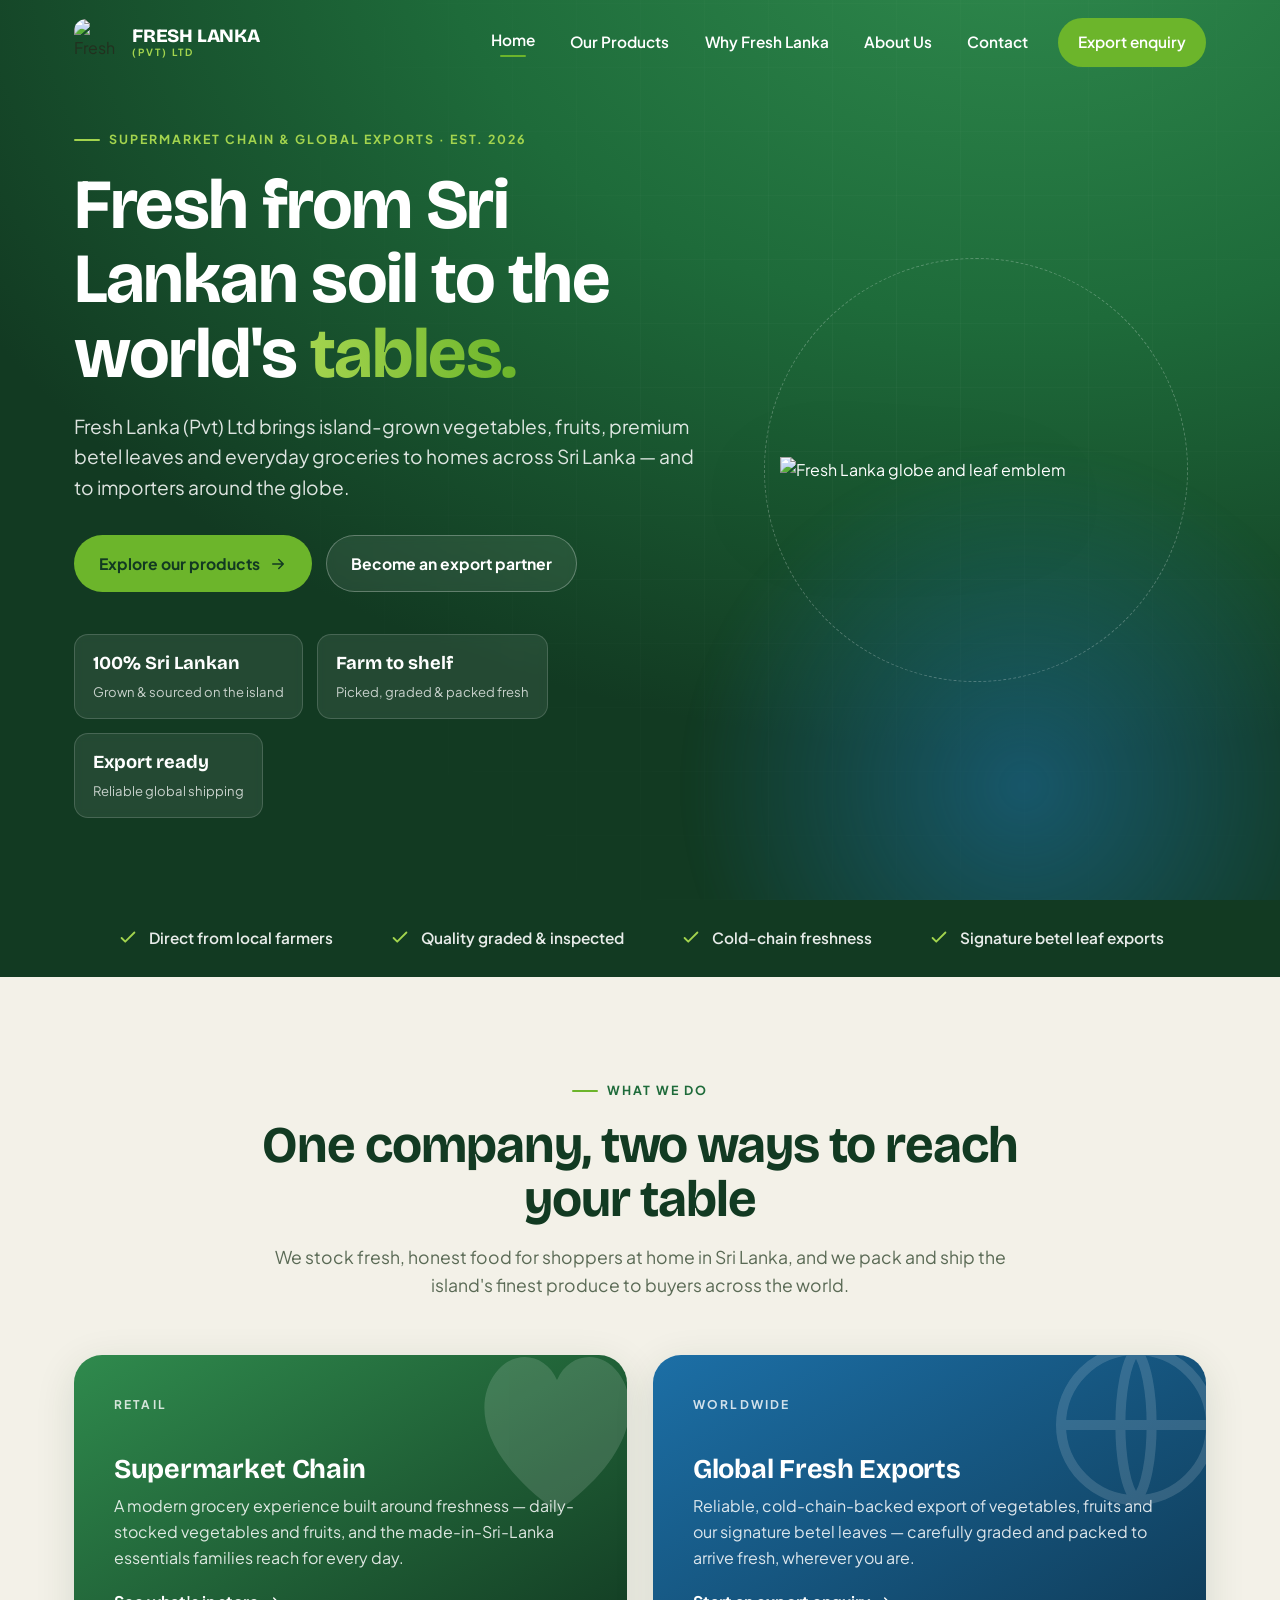
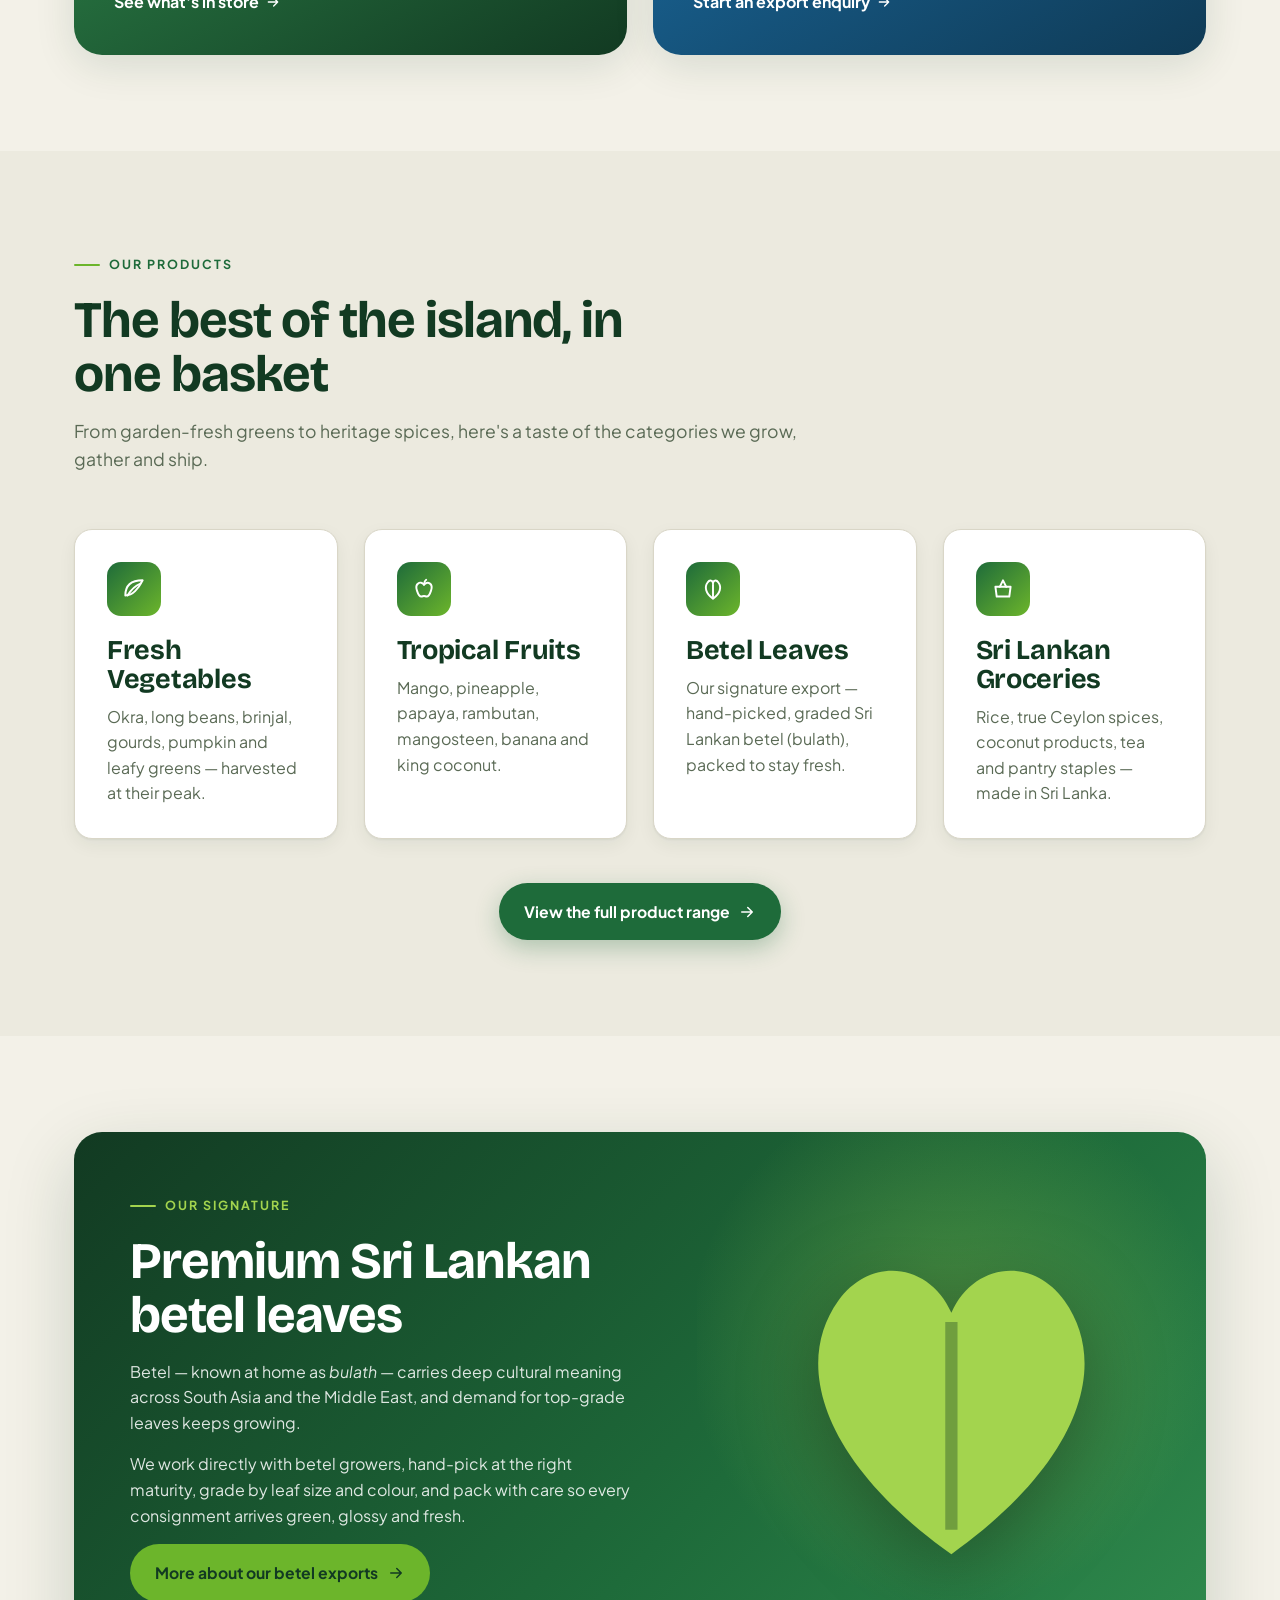
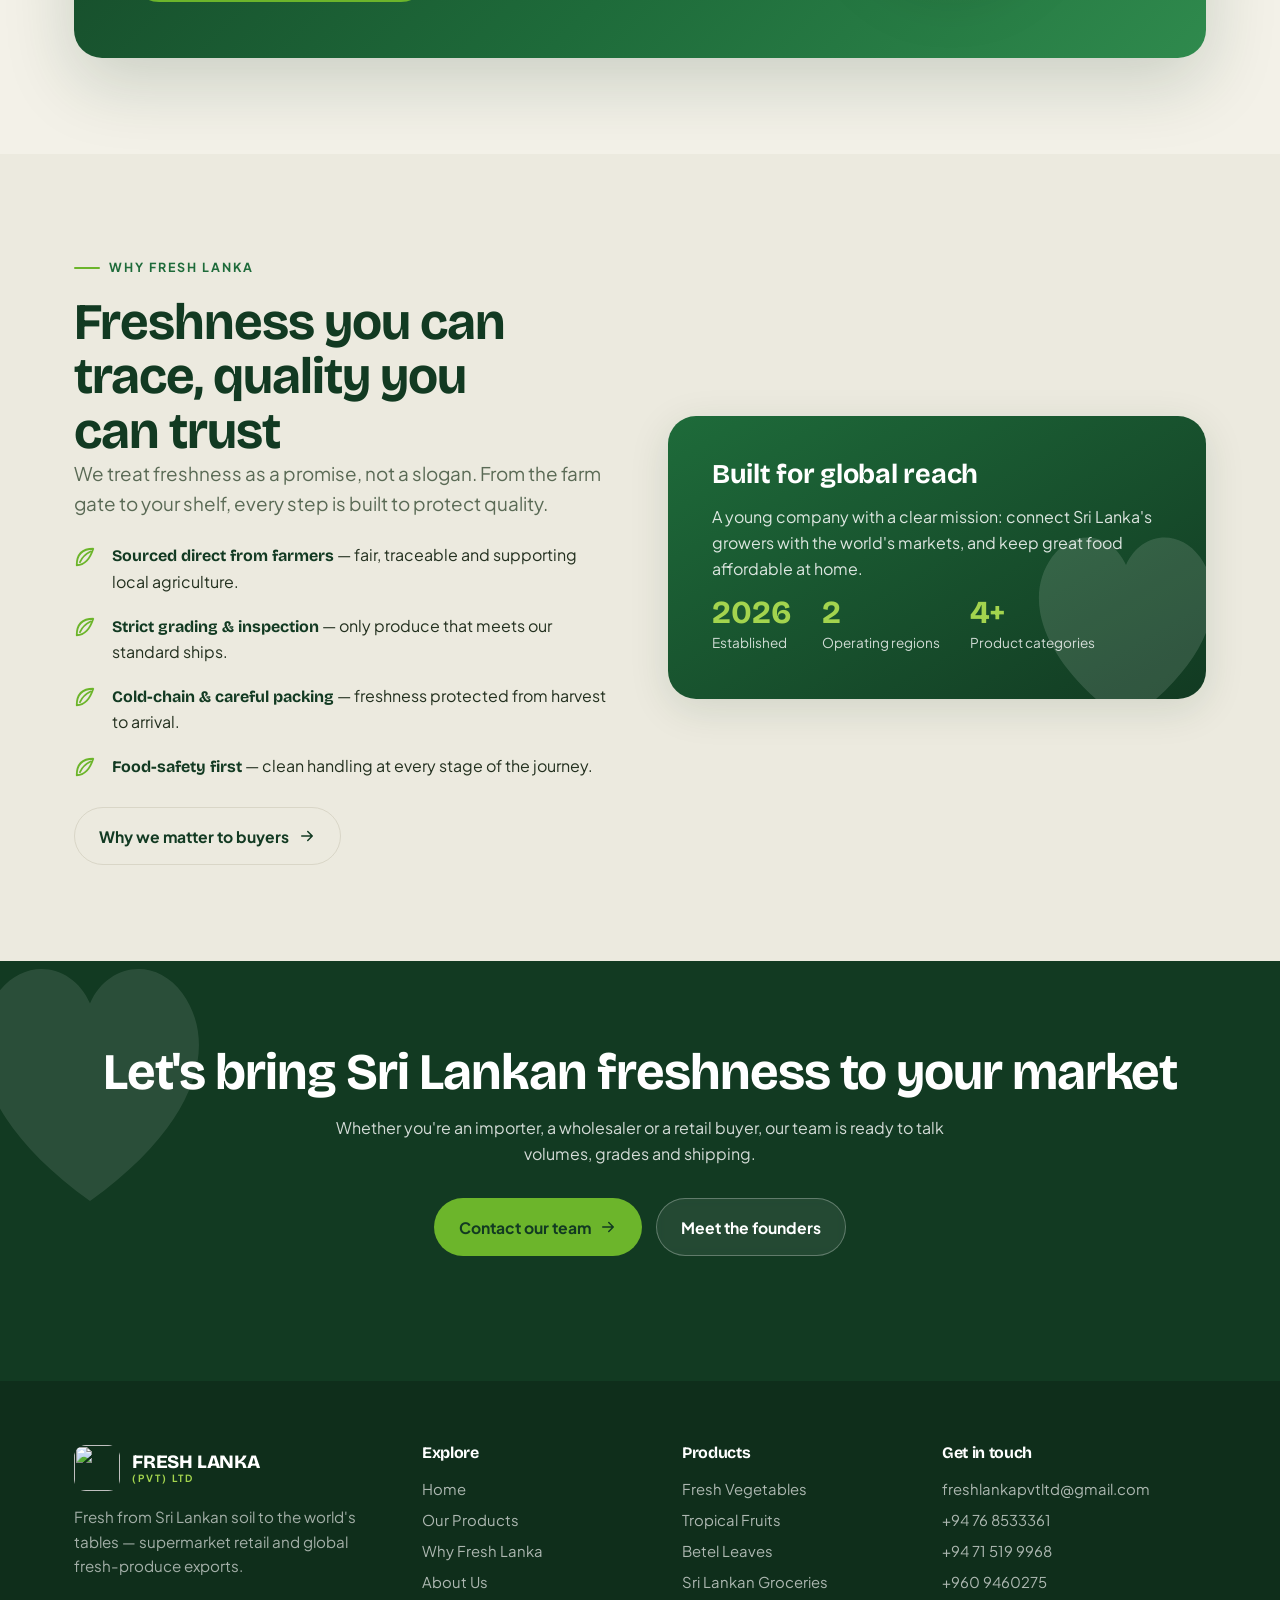
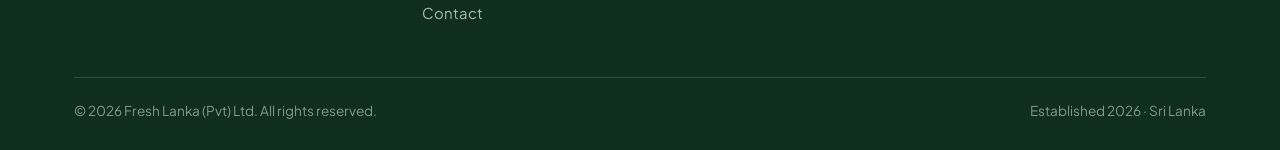
==== index.html @ 04e74e66 "Add files via upload" ====
<!DOCTYPE html>
<html lang="en">
<head>
<script>document.documentElement.className+=' js'</script>
<meta charset="UTF-8">
<meta name="viewport" content="width=device-width, initial-scale=1.0">
<title>Fresh Lanka (Pvt) Ltd — Fresh from Sri Lanka to the World</title>
<meta name="description" content="Fresh Lanka (Pvt) Ltd is a Sri Lankan supermarket chain and global exporter of fresh vegetables, fruits, premium betel leaves and locally made groceries.">
<link rel="icon" href="assets/emblem.png">
<link rel="preconnect" href="https://fonts.googleapis.com">
<link rel="preconnect" href="https://fonts.gstatic.com" crossorigin>
<link href="https://fonts.googleapis.com/css2?family=Bricolage+Grotesque:opsz,wght@12..96,600;12..96,700;12..96,800&family=Plus+Jakarta+Sans:wght@400;500;600;700&display=swap" rel="stylesheet">
<link rel="stylesheet" href="styles.css">
</head>
<body>

<header class="site-header over-dark">
  <div class="container">
    <a class="brand" href="index.html">
      <img src="assets/emblem.png" alt="Fresh Lanka emblem">
      <div class="brand-text"><b>FRESH LANKA</b><span>(Pvt) Ltd</span></div>
    </a>
    <button class="nav-toggle"><span></span><span></span><span></span></button>
    <nav class="nav">
      <a href="index.html" class="active">Home</a>
      <a href="products.html">Our Products</a>
      <a href="quality.html">Why Fresh Lanka</a>
      <a href="about.html">About Us</a>
      <a href="contact.html">Contact</a>
      <a href="contact.html" class="btn btn--leaf">Export enquiry</a>
    </nav>
  </div>
</header>

<!-- HERO -->
<section class="hero">
  <div class="hero-grid"></div>
  <div class="container">
    <div class="hero-grid-cols">
      <div>
        <span class="eyebrow">Supermarket Chain &amp; Global Exports · Est. 2026</span>
        <h1>Fresh from Sri Lankan&nbsp;soil to the world's&nbsp;<em>tables.</em></h1>
        <p class="sub">Fresh Lanka (Pvt) Ltd brings island-grown vegetables, fruits, premium betel leaves and everyday groceries to homes across Sri Lanka — and to importers around the globe.</p>
        <div class="hero-cta">
          <a href="products.html" class="btn btn--leaf">Explore our products
            <svg viewBox="0 0 24 24" fill="none" stroke="currentColor" stroke-width="2" stroke-linecap="round" stroke-linejoin="round"><path d="M5 12h14M13 6l6 6-6 6"/></svg></a>
          <a href="contact.html" class="btn btn--on-dark">Become an export partner</a>
        </div>
        <div class="hero-stats">
          <div class="stat"><b>100% Sri Lankan</b><span>Grown &amp; sourced on the island</span></div>
          <div class="stat"><b>Farm to shelf</b><span>Picked, graded &amp; packed fresh</span></div>
          <div class="stat"><b>Export ready</b><span>Reliable global shipping</span></div>
        </div>
      </div>
      <div class="hero-emblem">
        <div class="ring"></div>
        <img src="assets/emblem.png" alt="Fresh Lanka globe and leaf emblem">
      </div>
    </div>
  </div>
</section>

<!-- TRUST -->
<div class="trust">
  <div class="container">
    <div class="item"><svg viewBox="0 0 24 24" fill="none" stroke="currentColor" stroke-width="2" stroke-linecap="round" stroke-linejoin="round"><path d="m5 12 4 4 10-10"/></svg> Direct from local farmers</div>
    <div class="item"><svg viewBox="0 0 24 24" fill="none" stroke="currentColor" stroke-width="2" stroke-linecap="round" stroke-linejoin="round"><path d="m5 12 4 4 10-10"/></svg> Quality graded &amp; inspected</div>
    <div class="item"><svg viewBox="0 0 24 24" fill="none" stroke="currentColor" stroke-width="2" stroke-linecap="round" stroke-linejoin="round"><path d="m5 12 4 4 10-10"/></svg> Cold-chain freshness</div>
    <div class="item"><svg viewBox="0 0 24 24" fill="none" stroke="currentColor" stroke-width="2" stroke-linecap="round" stroke-linejoin="round"><path d="m5 12 4 4 10-10"/></svg> Signature betel leaf exports</div>
  </div>
</div>

<!-- WHAT WE DO -->
<section class="section">
  <div class="container">
    <div class="section-head center reveal">
      <span class="eyebrow eyebrow--center">What we do</span>
      <h2>One company, two ways to reach your&nbsp;table</h2>
      <p>We stock fresh, honest food for shoppers at home in Sri Lanka, and we pack and ship the island's finest produce to buyers across the world.</p>
    </div>
    <div class="grid grid-2">
      <div class="pillar pillar--retail reveal">
        <svg class="big-leaf" viewBox="0 0 120 120" fill="currentColor" aria-hidden="true"><path d="M60 112C18 82 8 50 23 29 34 14 53 17 60 33 67 17 86 14 97 29 112 50 102 82 60 112Z"/></svg>
        <span class="tag">Retail</span>
        <h3>Supermarket Chain</h3>
        <p>A modern grocery experience built around freshness — daily-stocked vegetables and fruits, and the made-in-Sri-Lanka essentials families reach for every day.</p>
        <a href="products.html">See what's in store
          <svg viewBox="0 0 24 24" fill="none" stroke="currentColor" stroke-width="2" stroke-linecap="round" stroke-linejoin="round"><path d="M5 12h14M13 6l6 6-6 6"/></svg></a>
      </div>
      <div class="pillar pillar--export reveal" data-d="1">
        <svg class="big-leaf" viewBox="0 0 24 24" fill="none" stroke="currentColor" stroke-width="1.2" aria-hidden="true" style="width:200px"><circle cx="12" cy="12" r="9"/><path d="M3 12h18M12 3c2.5 2.7 2.5 15.3 0 18M12 3c-2.5 2.7-2.5 15.3 0 18"/></svg>
        <span class="tag">Worldwide</span>
        <h3>Global Fresh Exports</h3>
        <p>Reliable, cold-chain-backed export of vegetables, fruits and our signature betel leaves — carefully graded and packed to arrive fresh, wherever you are.</p>
        <a href="contact.html">Start an export enquiry
          <svg viewBox="0 0 24 24" fill="none" stroke="currentColor" stroke-width="2" stroke-linecap="round" stroke-linejoin="round"><path d="M5 12h14M13 6l6 6-6 6"/></svg></a>
      </div>
    </div>
  </div>
</section>

<!-- PRODUCT PREVIEW -->
<section class="section" style="background:var(--paper-2)">
  <div class="container">
    <div class="section-head reveal">
      <span class="eyebrow">Our products</span>
      <h2>The best of the island, in one&nbsp;basket</h2>
      <p>From garden-fresh greens to heritage spices, here's a taste of the categories we grow, gather and ship.</p>
    </div>
    <div class="grid grid-4">
      <div class="card reveal">
        <div class="ic"><svg viewBox="0 0 24 24" fill="none" stroke="currentColor" stroke-width="1.8" stroke-linecap="round" stroke-linejoin="round"><path d="M20 4C9 4 4 9 4 18c0 0 5 0 9-4 4-4 7-10 7-10z"/><path d="M6 18C9 13 13 9 18 7"/></svg></div>
        <h3>Fresh Vegetables</h3>
        <p>Okra, long beans, brinjal, gourds, pumpkin and leafy greens — harvested at their peak.</p>
      </div>
      <div class="card reveal" data-d="1">
        <div class="ic"><svg viewBox="0 0 24 24" fill="none" stroke="currentColor" stroke-width="1.8" stroke-linecap="round" stroke-linejoin="round"><path d="M12 8c-1.5-2-4-2.5-5.5-1C5 8 4.5 10.5 5.5 13.5 6.3 16 8 19 9.5 19c1 0 1.5-.6 2.5-.6s1.5.6 2.5.6c1.5 0 3.2-3 4-5.5 1-3 .5-5.5-1-6.5C16 6 14 6 12 8z"/><path d="M12 8c0-2 .5-3.5 2-4.5"/></svg></div>
        <h3>Tropical Fruits</h3>
        <p>Mango, pineapple, papaya, rambutan, mangosteen, banana and king coconut.</p>
      </div>
      <div class="card reveal" data-d="2">
        <div class="ic"><svg viewBox="0 0 24 24" fill="none" stroke="currentColor" stroke-width="1.8" stroke-linecap="round" stroke-linejoin="round"><path d="M12 21C5 16 4 10 7 6c2-3 5-2 5 1 0-3 3-4 5-1 3 4 2 10-5 15z"/><path d="M12 8v11"/></svg></div>
        <h3>Betel Leaves</h3>
        <p>Our signature export — hand-picked, graded Sri Lankan betel (bulath), packed to stay fresh.</p>
      </div>
      <div class="card reveal" data-d="3">
        <div class="ic"><svg viewBox="0 0 24 24" fill="none" stroke="currentColor" stroke-width="1.8" stroke-linecap="round" stroke-linejoin="round"><path d="M5 10h14l-1.2 9H6.2z"/><path d="M9 10 12 4l3 6"/></svg></div>
        <h3>Sri Lankan Groceries</h3>
        <p>Rice, true Ceylon spices, coconut products, tea and pantry staples — made in Sri Lanka.</p>
      </div>
    </div>
    <div class="center reveal" style="margin-top:44px">
      <a href="products.html" class="btn btn--primary">View the full product range
        <svg viewBox="0 0 24 24" fill="none" stroke="currentColor" stroke-width="2" stroke-linecap="round" stroke-linejoin="round"><path d="M5 12h14M13 6l6 6-6 6"/></svg></a>
    </div>
  </div>
</section>

<!-- BETEL SPOTLIGHT -->
<section class="section">
  <div class="container">
    <div class="spotlight reveal">
      <div class="spotlight-body">
        <span class="eyebrow">Our signature</span>
        <h2>Premium Sri Lankan betel leaves</h2>
        <p>Betel — known at home as <em>bulath</em> — carries deep cultural meaning across South Asia and the Middle East, and demand for top-grade leaves keeps growing.</p>
        <p>We work directly with betel growers, hand-pick at the right maturity, grade by leaf size and colour, and pack with care so every consignment arrives green, glossy and fresh.</p>
        <a href="products.html" class="btn btn--leaf">More about our betel exports
          <svg viewBox="0 0 24 24" fill="none" stroke="currentColor" stroke-width="2" stroke-linecap="round" stroke-linejoin="round"><path d="M5 12h14M13 6l6 6-6 6"/></svg></a>
      </div>
      <div class="spotlight-art">
        <svg viewBox="0 0 120 120" fill="currentColor" aria-hidden="true"><path d="M60 112C18 82 8 50 23 29 34 14 53 17 60 33 67 17 86 14 97 29 112 50 102 82 60 112Z"/><path d="M58 36h4v68h-4z" fill="rgba(18,58,34,.35)"/></svg>
      </div>
    </div>
  </div>
</section>

<!-- WHY TEASER -->
<section class="section" style="background:var(--paper-2)">
  <div class="container">
    <div class="split">
      <div class="reveal">
        <span class="eyebrow">Why Fresh Lanka</span>
        <h2>Freshness you can trace, quality you can&nbsp;trust</h2>
        <p class="lead" style="margin-bottom:24px">We treat freshness as a promise, not a slogan. From the farm gate to your shelf, every step is built to protect quality.</p>
        <ul class="leaf-list">
          <li><strong>Sourced direct from farmers</strong> — fair, traceable and supporting local agriculture.</li>
          <li><strong>Strict grading &amp; inspection</strong> — only produce that meets our standard ships.</li>
          <li><strong>Cold-chain &amp; careful packing</strong> — freshness protected from harvest to arrival.</li>
          <li><strong>Food-safety first</strong> — clean handling at every stage of the journey.</li>
        </ul>
        <a href="quality.html" class="btn btn--ghost" style="margin-top:28px">Why we matter to buyers
          <svg viewBox="0 0 24 24" fill="none" stroke="currentColor" stroke-width="2" stroke-linecap="round" stroke-linejoin="round"><path d="M5 12h14M13 6l6 6-6 6"/></svg></a>
      </div>
      <div class="panel reveal" data-d="1">
        <svg class="big-leaf" viewBox="0 0 120 120" fill="currentColor" aria-hidden="true"><path d="M60 112C18 82 8 50 23 29 34 14 53 17 60 33 67 17 86 14 97 29 112 50 102 82 60 112Z"/></svg>
        <h3>Built for global reach</h3>
        <p style="color:rgba(255,255,255,.85)">A young company with a clear mission: connect Sri Lanka's growers with the world's markets, and keep great food affordable at home.</p>
        <div class="stat-row">
          <div><b>2026</b><span>Established</span></div>
          <div><b>2</b><span>Operating regions</span></div>
          <div><b>4+</b><span>Product categories</span></div>
        </div>
      </div>
    </div>
  </div>
</section>

<!-- CTA -->
<section class="cta-band">
  <svg class="big-leaf" viewBox="0 0 120 120" fill="currentColor" aria-hidden="true"><path d="M60 112C18 82 8 50 23 29 34 14 53 17 60 33 67 17 86 14 97 29 112 50 102 82 60 112Z"/></svg>
  <div class="container reveal">
    <h2>Let's bring Sri Lankan freshness to your&nbsp;market</h2>
    <p>Whether you're an importer, a wholesaler or a retail buyer, our team is ready to talk volumes, grades and shipping.</p>
    <div class="hero-cta">
      <a href="contact.html" class="btn btn--leaf">Contact our team
        <svg viewBox="0 0 24 24" fill="none" stroke="currentColor" stroke-width="2" stroke-linecap="round" stroke-linejoin="round"><path d="M5 12h14M13 6l6 6-6 6"/></svg></a>
      <a href="about.html" class="btn btn--on-dark">Meet the founders</a>
    </div>
  </div>
</section>

<!-- FOOTER -->
<footer class="site-footer">
  <div class="container">
    <div class="footer-grid">
      <div>
        <div class="brand">
          <img src="assets/emblem.png" alt="" width="46" height="46" style="border-radius:12px">
          <div class="brand-text"><b>FRESH LANKA</b><span>(Pvt) Ltd</span></div>
        </div>
        <p>Fresh from Sri Lankan soil to the world's tables — supermarket retail and global fresh-produce exports.</p>
      </div>
      <div class="footer-col">
        <h4>Explore</h4>
        <a href="index.html">Home</a>
        <a href="products.html">Our Products</a>
        <a href="quality.html">Why Fresh Lanka</a>
        <a href="about.html">About Us</a>
        <a href="contact.html">Contact</a>
      </div>
      <div class="footer-col">
        <h4>Products</h4>
        <a href="products.html">Fresh Vegetables</a>
        <a href="products.html">Tropical Fruits</a>
        <a href="products.html">Betel Leaves</a>
        <a href="products.html">Sri Lankan Groceries</a>
      </div>
      <div class="footer-col">
        <h4>Get in touch</h4>
        <a href="mailto:freshlankapvtltd@gmail.com">freshlankapvtltd@gmail.com</a>
        <a href="tel:+94768533361">+94 76 8533361</a>
        <a href="tel:+94715199968">+94 71 519 9968</a>
        <a href="tel:+9609460275">+960 9460275</a>
      </div>
    </div>
    <div class="footer-bottom">
      <span>© <span id="year">2026</span> Fresh Lanka (Pvt) Ltd. All rights reserved.</span>
      <span>Established 2026 · Sri Lanka</span>
    </div>
  </div>
</footer>

<script src="script.js"></script>
</body>
</html>
---- styles.css ----
/* ============================================================
   Fresh Lanka (Pvt) Ltd — shared stylesheet
   Brand palette derived from the company logo:
   forest green · betel-leaf lime · globe-ocean blue · cream paper
   Display face: Bricolage Grotesque  |  Body: Plus Jakarta Sans
   ============================================================ */

:root{
  --forest:#123a22;       /* deepest green — headings, footer            */
  --green:#1e6b3a;        /* primary brand green                         */
  --green-soft:#2f8a4d;   /* lighter green for gradients                 */
  --leaf:#6cb52b;         /* bright betel-leaf lime — accent             */
  --leaf-2:#a3d44e;       /* pale lime                                   */
  --ocean:#1c6fa6;        /* globe blue — secondary accent               */
  --ocean-deep:#155680;
  --paper:#f3f1e8;        /* cream page background                       */
  --paper-2:#eceadf;      /* slightly deeper cream                       */
  --card:#ffffff;
  --ink:#23301f;          /* body text                                   */
  --muted:#5a6a55;        /* secondary text                              */
  --line:#d9d6c7;         /* hairlines on cream                          */
  --line-dark:rgba(255,255,255,.14);

  --maxw:1180px;
  --radius:18px;
  --radius-lg:28px;
  --shadow-sm:0 1px 2px rgba(18,58,34,.06), 0 6px 18px rgba(18,58,34,.06);
  --shadow-md:0 10px 40px rgba(18,58,34,.12);
  --shadow-lg:0 24px 70px rgba(18,58,34,.18);
  --ease:cubic-bezier(.22,.61,.36,1);

  --ff-display:"Bricolage Grotesque", system-ui, sans-serif;
  --ff-body:"Plus Jakarta Sans", system-ui, sans-serif;
}

*,*::before,*::after{box-sizing:border-box}
html{scroll-behavior:smooth}
body{
  margin:0;
  font-family:var(--ff-body);
  color:var(--ink);
  background:var(--paper);
  line-height:1.6;
  -webkit-font-smoothing:antialiased;
  text-rendering:optimizeLegibility;
  overflow-x:hidden;
}
img{max-width:100%;display:block}
a{color:inherit;text-decoration:none}
button{font-family:inherit}

/* ---------- layout helpers ---------- */
.container{width:100%;max-width:var(--maxw);margin:0 auto;padding:0 24px}
.section{padding:96px 0}
.section--tight{padding:64px 0}
.center{text-align:center}
.lead{font-size:1.18rem;color:var(--muted);max-width:60ch}
.center .lead{margin-left:auto;margin-right:auto}

/* ---------- type ---------- */
h1,h2,h3,h4{font-family:var(--ff-display);color:var(--forest);line-height:1.06;
  font-weight:700;letter-spacing:-.02em;margin:0}
h1{font-size:clamp(2.4rem,6vw,4.4rem)}
h2{font-size:clamp(2rem,4.2vw,3.2rem)}
h3{font-size:clamp(1.3rem,2.4vw,1.7rem);letter-spacing:-.01em}
p{margin:0 0 1rem}

.eyebrow{
  display:inline-flex;align-items:center;gap:.55rem;
  font-family:var(--ff-body);font-weight:700;font-size:.78rem;
  letter-spacing:.16em;text-transform:uppercase;color:var(--green);
  margin-bottom:1.1rem;
}
.eyebrow::before{
  content:"";width:26px;height:2px;background:var(--leaf);display:inline-block;border-radius:2px;
}
.eyebrow--center{justify-content:center}

.section-head{max-width:64ch;margin:0 0 56px}
.section-head.center{margin-left:auto;margin-right:auto}
.section-head p{font-size:1.1rem;color:var(--muted);margin-top:1rem}

/* leaf bullet motif (signature) */
.leaf-list{list-style:none;padding:0;margin:0;display:grid;gap:18px}
.leaf-list li{position:relative;padding-left:38px;color:var(--ink)}
.leaf-list li::before{
  content:"";position:absolute;left:0;top:.2em;width:22px;height:22px;
  background:var(--leaf);
  -webkit-mask:var(--leaf-mask) center/contain no-repeat;
          mask:var(--leaf-mask) center/contain no-repeat;
}
.leaf-list li strong{color:var(--forest);font-family:var(--ff-display);font-weight:700}

:root{
  --leaf-mask:url("data:image/svg+xml;utf8,<svg xmlns='http://www.w3.org/2000/svg' viewBox='0 0 24 24'><path d='M21 3C9 3 3 9 3 21c0 0 6 0 11-5 4-4 7-13 7-13zM6.5 17.5C9 12 14 8 18 6' fill='none' stroke='black' stroke-width='2' stroke-linecap='round' stroke-linejoin='round'/></svg>");
}

/* ---------- buttons ---------- */
.btn{
  display:inline-flex;align-items:center;gap:.55rem;
  font-weight:700;font-size:.98rem;padding:.95rem 1.5rem;border-radius:999px;
  border:1.5px solid transparent;cursor:pointer;transition:transform .25s var(--ease),
  box-shadow .25s var(--ease),background .25s var(--ease),color .25s var(--ease);
}
.btn svg{width:18px;height:18px}
.btn--primary{background:var(--green);color:#fff;box-shadow:0 8px 24px rgba(30,107,58,.3)}
.btn--primary:hover{background:var(--forest);transform:translateY(-2px);box-shadow:0 14px 30px rgba(18,58,34,.32)}
.btn--leaf{background:var(--leaf);color:var(--forest)}
.btn--leaf:hover{background:var(--leaf-2);transform:translateY(-2px)}
.btn--ghost{background:transparent;color:var(--forest);border-color:var(--line)}
.btn--ghost:hover{border-color:var(--green);color:var(--green);transform:translateY(-2px)}
.btn--on-dark{background:rgba(255,255,255,.08);color:#fff;border-color:rgba(255,255,255,.28);backdrop-filter:blur(4px)}
.btn--on-dark:hover{background:#fff;color:var(--forest);transform:translateY(-2px)}

/* ---------- header / nav ---------- */
.site-header{
  position:fixed;top:0;left:0;right:0;z-index:60;
  transition:background .3s var(--ease),box-shadow .3s var(--ease),padding .3s var(--ease);
  padding:18px 0;
}
.site-header .container{display:flex;align-items:center;justify-content:space-between;gap:24px}
.brand{display:flex;align-items:center;gap:12px}
.brand img{width:46px;height:46px;border-radius:12px;transition:width .3s var(--ease),height .3s var(--ease)}
.brand-text{display:flex;flex-direction:column;line-height:1}
.brand-text b{font-family:var(--ff-display);font-weight:800;font-size:1.18rem;color:var(--forest);letter-spacing:-.01em}
.brand-text span{font-size:.62rem;letter-spacing:.2em;text-transform:uppercase;color:var(--green);font-weight:700;margin-top:3px}

.nav{display:flex;align-items:center;gap:8px}
.nav a{
  font-weight:600;font-size:.96rem;color:var(--forest);padding:.55rem .85rem;border-radius:999px;
  transition:background .2s var(--ease),color .2s var(--ease);
}
.nav a:hover{background:rgba(30,107,58,.1)}
.nav a.active{color:var(--green)}
.nav a.active::after{content:"";display:block;height:2px;width:60%;background:var(--leaf);border-radius:2px;margin:2px auto 0}
.nav .btn{margin-left:8px;padding:.7rem 1.2rem}

/* header states: transparent over hero, solid after scroll */
.site-header.on-light{background:rgba(243,241,232,.85);backdrop-filter:blur(12px);box-shadow:0 1px 0 var(--line)}
.site-header.scrolled{background:rgba(243,241,232,.92);backdrop-filter:blur(12px);box-shadow:0 4px 24px rgba(18,58,34,.08);padding:10px 0}
.site-header.scrolled .brand img{width:40px;height:40px}
/* when transparent over a dark hero */
.site-header.over-dark:not(.scrolled) .brand-text b,
.site-header.over-dark:not(.scrolled) .nav a{color:#fff}
.site-header.over-dark:not(.scrolled) .brand-text span{color:var(--leaf-2)}
.site-header.over-dark:not(.scrolled) .nav a:hover{background:rgba(255,255,255,.14)}
.site-header.over-dark:not(.scrolled) .nav-toggle span{background:#fff}

.nav-toggle{display:none;background:none;border:0;width:44px;height:44px;cursor:pointer;
  flex-direction:column;gap:5px;align-items:center;justify-content:center}
.nav-toggle span{width:24px;height:2px;background:var(--forest);border-radius:2px;transition:.3s var(--ease)}

/* ---------- hero ---------- */
.hero{
  position:relative;min-height:100vh;display:flex;align-items:center;
  color:#fff;overflow:hidden;
  background:radial-gradient(120% 120% at 80% -10%, #2f8a4d 0%, #1e6b3a 38%, #123a22 78%);
}
.hero::after{ /* ocean glow */
  content:"";position:absolute;right:-10%;bottom:-30%;width:60vw;height:60vw;
  background:radial-gradient(circle, rgba(28,111,166,.55), transparent 62%);
  filter:blur(10px);pointer-events:none;
}
.hero-grid{ /* globe meridian lines */
  position:absolute;inset:0;opacity:.5;pointer-events:none;
  background-image:
    repeating-linear-gradient(90deg, rgba(255,255,255,.06) 0 1px, transparent 1px 64px),
    repeating-linear-gradient(0deg, rgba(255,255,255,.05) 0 1px, transparent 1px 64px);
  -webkit-mask:radial-gradient(circle at 70% 40%, #000 0%, transparent 70%);
          mask:radial-gradient(circle at 70% 40%, #000 0%, transparent 70%);
}
.hero .container{position:relative;z-index:2;padding-top:120px;padding-bottom:80px}
.hero-grid-cols{display:grid;grid-template-columns:1.15fr .85fr;gap:48px;align-items:center}
.hero h1{color:#fff;margin-bottom:1.2rem}
.hero h1 em{font-style:normal;color:var(--leaf-2);
  background:linear-gradient(90deg,var(--leaf-2),var(--leaf));-webkit-background-clip:text;background-clip:text;-webkit-text-fill-color:transparent}
.hero p.sub{font-size:1.2rem;color:rgba(255,255,255,.86);max-width:54ch;margin-bottom:2rem}
.hero .eyebrow{color:var(--leaf-2)}
.hero .eyebrow::before{background:var(--leaf-2)}
.hero-cta{display:flex;flex-wrap:wrap;gap:14px;margin-bottom:2.6rem}

.hero-emblem{position:relative;display:flex;justify-content:center;align-items:center}
.hero-emblem img{width:min(420px,85%);filter:drop-shadow(0 30px 60px rgba(0,0,0,.4));
  animation:floaty 7s ease-in-out infinite}
.hero-emblem .ring{
  position:absolute;width:min(460px,92%);aspect-ratio:1;border:1.5px dashed rgba(255,255,255,.25);
  border-radius:50%;animation:spin 60s linear infinite;
}
@keyframes floaty{0%,100%{transform:translateY(0)}50%{transform:translateY(-16px)}}
@keyframes spin{to{transform:rotate(360deg)}}

/* hero stat strip */
.hero-stats{display:flex;flex-wrap:wrap;gap:14px}
.hero-stats .stat{
  background:rgba(255,255,255,.08);border:1px solid rgba(255,255,255,.16);
  border-radius:14px;padding:14px 18px;backdrop-filter:blur(4px);min-width:150px;
}
.hero-stats .stat b{font-family:var(--ff-display);font-size:1.15rem;color:#fff;display:block}
.hero-stats .stat span{font-size:.82rem;color:rgba(255,255,255,.75)}

/* page hero (interior pages) */
.page-hero{
  position:relative;padding:170px 0 80px;color:#fff;overflow:hidden;
  background:radial-gradient(120% 140% at 85% -20%, #2f8a4d 0%, #1e6b3a 40%, #123a22 82%);
}
.page-hero .hero-grid{opacity:.4}
.page-hero .container{position:relative;z-index:2}
.page-hero h1{color:#fff}
.page-hero p{color:rgba(255,255,255,.85);max-width:60ch;font-size:1.18rem;margin-top:1rem}
.page-hero .eyebrow{color:var(--leaf-2)}
.page-hero .eyebrow::before{background:var(--leaf-2)}
.crumbs{font-size:.85rem;color:rgba(255,255,255,.6);margin-bottom:1.2rem;letter-spacing:.02em}
.crumbs a:hover{color:#fff}

/* ---------- trust strip ---------- */
.trust{background:var(--forest);color:#fff;padding:26px 0}
.trust .container{display:flex;flex-wrap:wrap;gap:28px 56px;justify-content:center;align-items:center}
.trust .item{display:flex;align-items:center;gap:10px;font-weight:600;font-size:.96rem;color:rgba(255,255,255,.9)}
.trust .item svg{width:22px;height:22px;color:var(--leaf-2)}

/* ---------- cards / grid ---------- */
.grid{display:grid;gap:26px}
.grid-2{grid-template-columns:repeat(2,1fr)}
.grid-3{grid-template-columns:repeat(3,1fr)}
.grid-4{grid-template-columns:repeat(4,1fr)}

.card{
  background:var(--card);border:1px solid var(--line);border-radius:var(--radius);
  padding:32px;box-shadow:var(--shadow-sm);transition:transform .3s var(--ease),box-shadow .3s var(--ease),border-color .3s var(--ease);
}
.card:hover{transform:translateY(-6px);box-shadow:var(--shadow-md);border-color:transparent}
.card .ic{
  width:54px;height:54px;border-radius:14px;display:flex;align-items:center;justify-content:center;
  background:linear-gradient(135deg,var(--green),var(--leaf));color:#fff;margin-bottom:20px;
}
.card .ic svg{width:26px;height:26px}
.card h3{margin-bottom:.6rem}
.card p{color:var(--muted);margin:0}

/* pillars (what we do) */
.pillar{
  position:relative;overflow:hidden;border-radius:var(--radius-lg);padding:40px;color:#fff;
  min-height:300px;display:flex;flex-direction:column;justify-content:flex-end;
  box-shadow:var(--shadow-md);
}
.pillar--retail{background:linear-gradient(150deg,#2f8a4d,#123a22)}
.pillar--export{background:linear-gradient(150deg,#1c6fa6,#0f3a55)}
.pillar .tag{font-size:.75rem;letter-spacing:.18em;text-transform:uppercase;font-weight:700;
  color:rgba(255,255,255,.8);margin-bottom:auto}
.pillar h3{color:#fff;font-size:1.7rem;margin:24px 0 .6rem}
.pillar p{color:rgba(255,255,255,.85);margin:0 0 1.2rem}
.pillar a{font-weight:700;color:#fff;display:inline-flex;align-items:center;gap:.4rem}
.pillar a svg{width:16px;height:16px;transition:transform .25s var(--ease)}
.pillar a:hover svg{transform:translateX(4px)}
.pillar .big-leaf{position:absolute;right:-30px;top:-30px;width:200px;opacity:.14;color:#fff}

/* ---------- product categories ---------- */
.cat{margin-bottom:64px}
.cat-head{display:flex;align-items:flex-end;justify-content:space-between;gap:20px;
  border-bottom:1px solid var(--line);padding-bottom:18px;margin-bottom:30px;flex-wrap:wrap}
.cat-head .ic{width:44px;height:44px;border-radius:12px;display:flex;align-items:center;justify-content:center;
  background:linear-gradient(135deg,var(--green),var(--leaf));color:#fff;flex:none}
.cat-head .ic svg{width:22px;height:22px}
.cat-title{display:flex;align-items:center;gap:14px}
.cat-title h3{font-size:1.5rem}
.cat-head p{margin:0;color:var(--muted);max-width:46ch;font-size:.96rem}

.chips{display:flex;flex-wrap:wrap;gap:12px}
.chip{
  background:var(--card);border:1px solid var(--line);border-radius:999px;
  padding:.6rem 1.15rem;font-weight:600;font-size:.95rem;color:var(--forest);
  display:inline-flex;align-items:center;gap:.5rem;transition:.25s var(--ease);
}
.chip::before{content:"";width:9px;height:9px;border-radius:50%;background:var(--leaf)}
.chip:hover{border-color:var(--green);background:#fff;transform:translateY(-2px);box-shadow:var(--shadow-sm)}

/* featured betel spotlight */
.spotlight{
  background:linear-gradient(135deg,#123a22,#1e6b3a 60%,#2f8a4d);
  border-radius:var(--radius-lg);overflow:hidden;color:#fff;
  display:grid;grid-template-columns:1.1fr .9fr;align-items:center;box-shadow:var(--shadow-lg);
}
.spotlight-body{padding:56px}
.spotlight .eyebrow{color:var(--leaf-2)}
.spotlight .eyebrow::before{background:var(--leaf-2)}
.spotlight h2{color:#fff;margin-bottom:1rem}
.spotlight p{color:rgba(255,255,255,.86);margin-bottom:1rem}
.spotlight-art{position:relative;align-self:stretch;min-height:340px;display:flex;align-items:center;justify-content:center;
  background:radial-gradient(circle at 50% 40%, rgba(163,212,78,.35), transparent 65%)}
.spotlight-art svg{width:72%;color:var(--leaf-2);filter:drop-shadow(0 20px 40px rgba(0,0,0,.35))}

/* ---------- founders ---------- */
.founder{
  background:var(--card);border:1px solid var(--line);border-radius:var(--radius-lg);
  overflow:hidden;box-shadow:var(--shadow-sm);transition:transform .3s var(--ease),box-shadow .3s var(--ease);
}
.founder:hover{transform:translateY(-6px);box-shadow:var(--shadow-md)}
.founder .photo{aspect-ratio:1;overflow:hidden;background:var(--paper-2)}
.founder .photo img{width:100%;height:100%;object-fit:cover;transition:transform .6s var(--ease)}
.founder:hover .photo img{transform:scale(1.05)}
.founder-body{padding:28px}
.founder-body .role{display:inline-block;font-size:.74rem;letter-spacing:.14em;text-transform:uppercase;
  font-weight:700;color:#fff;background:var(--green);padding:.35rem .75rem;border-radius:999px;margin-bottom:14px}
.founder-body h3{font-size:1.4rem;margin-bottom:.6rem}
.founder-body p{color:var(--muted);margin:0}

/* values list */
.value{background:var(--card);border:1px solid var(--line);border-radius:var(--radius);padding:28px}
.value .n{font-family:var(--ff-display);font-weight:800;color:var(--leaf);font-size:1.6rem;line-height:1}
.value h3{margin:14px 0 .5rem;font-size:1.2rem}
.value p{color:var(--muted);margin:0;font-size:.96rem}

/* split (image-ish + text) */
.split{display:grid;grid-template-columns:1fr 1fr;gap:56px;align-items:center}
.panel{
  border-radius:var(--radius-lg);padding:44px;color:#fff;position:relative;overflow:hidden;
  background:linear-gradient(150deg,#1e6b3a,#123a22);box-shadow:var(--shadow-md);
}
.panel--ocean{background:linear-gradient(150deg,#1c6fa6,#0f3a55)}
.panel .big-leaf{position:absolute;right:-40px;bottom:-40px;width:240px;opacity:.13;color:#fff}
.panel h3{color:#fff;margin-bottom:1rem}
.panel .stat-row{display:flex;gap:30px;flex-wrap:wrap;margin-top:8px}
.panel .stat-row b{font-family:var(--ff-display);font-size:2rem;color:var(--leaf-2);display:block;line-height:1}
.panel .stat-row span{font-size:.85rem;color:rgba(255,255,255,.8)}

/* ---------- cta band ---------- */
.cta-band{background:var(--forest);color:#fff;position:relative;overflow:hidden}
.cta-band .big-leaf{position:absolute;left:-60px;top:-40px;width:300px;opacity:.1;color:#fff}
.cta-band .container{position:relative;z-index:2;text-align:center;padding:84px 24px}
.cta-band h2{color:#fff;margin-bottom:1rem}
.cta-band p{color:rgba(255,255,255,.82);max-width:54ch;margin:0 auto 2rem}
.cta-band .hero-cta{justify-content:center}

/* ---------- contact ---------- */
.contact-grid{display:grid;grid-template-columns:1fr 1fr;gap:48px;align-items:start}
.contact-card{background:var(--card);border:1px solid var(--line);border-radius:var(--radius);
  padding:26px;display:flex;gap:16px;align-items:flex-start;box-shadow:var(--shadow-sm);transition:.3s var(--ease)}
.contact-card:hover{transform:translateY(-4px);box-shadow:var(--shadow-md)}
.contact-card .ic{width:48px;height:48px;border-radius:12px;flex:none;display:flex;align-items:center;justify-content:center;
  background:linear-gradient(135deg,var(--green),var(--leaf));color:#fff}
.contact-card .ic svg{width:22px;height:22px}
.contact-card h3{font-size:1.05rem;margin-bottom:.35rem}
.contact-card a,.contact-card p{display:block;color:var(--muted);margin:.1rem 0;font-size:.96rem}
.contact-card a:hover{color:var(--green)}

.form{background:var(--card);border:1px solid var(--line);border-radius:var(--radius-lg);padding:36px;box-shadow:var(--shadow-sm)}
.field{margin-bottom:18px}
.field label{display:block;font-weight:600;font-size:.9rem;color:var(--forest);margin-bottom:7px}
.field input,.field textarea,.field select{
  width:100%;padding:.85rem 1rem;border:1.5px solid var(--line);border-radius:12px;
  font-family:inherit;font-size:1rem;color:var(--ink);background:var(--paper);transition:.2s var(--ease);
}
.field input:focus,.field textarea:focus,.field select:focus{
  outline:none;border-color:var(--green);background:#fff;box-shadow:0 0 0 4px rgba(108,181,43,.18)}
.field textarea{resize:vertical;min-height:130px}
.form .note{font-size:.85rem;color:var(--muted);margin:6px 0 0}

/* ---------- footer ---------- */
.site-footer{background:#0f2e1b;color:rgba(255,255,255,.78);padding:64px 0 28px}
.footer-grid{display:grid;grid-template-columns:1.4fr 1fr 1fr 1.2fr;gap:40px}
.site-footer .brand-text b{color:#fff}
.site-footer .brand-text span{color:var(--leaf-2)}
.site-footer p{color:rgba(255,255,255,.62);font-size:.95rem;margin-top:14px;max-width:32ch}
.footer-col h4{font-family:var(--ff-display);color:#fff;font-size:1rem;margin-bottom:16px;font-weight:700}
.footer-col a,.footer-col p{display:block;color:rgba(255,255,255,.66);font-size:.93rem;margin:.45rem 0;transition:color .2s}
.footer-col a:hover{color:var(--leaf-2)}
.footer-bottom{border-top:1px solid var(--line-dark);margin-top:44px;padding-top:22px;
  display:flex;justify-content:space-between;flex-wrap:wrap;gap:10px;font-size:.85rem;color:rgba(255,255,255,.5)}

/* ---------- reveal animation (progressive enhancement) ---------- */
.reveal{opacity:1;transform:none}
html.js .reveal{opacity:0;transform:translateY(26px);transition:opacity .7s var(--ease),transform .7s var(--ease)}
html.js .reveal.in{opacity:1;transform:none}
.reveal[data-d="1"]{transition-delay:.08s}
.reveal[data-d="2"]{transition-delay:.16s}
.reveal[data-d="3"]{transition-delay:.24s}
.reveal[data-d="4"]{transition-delay:.32s}

/* ---------- responsive ---------- */
@media (max-width:980px){
  .hero-grid-cols{grid-template-columns:1fr;gap:36px}
  .hero-emblem{order:-1}
  .hero-emblem img{width:260px}
  .spotlight{grid-template-columns:1fr}
  .spotlight-art{min-height:240px;order:-1}
  .split{grid-template-columns:1fr;gap:32px}
  .contact-grid{grid-template-columns:1fr;gap:32px}
  .grid-4{grid-template-columns:repeat(2,1fr)}
  .footer-grid{grid-template-columns:1fr 1fr}
}
@media (max-width:760px){
  .section{padding:64px 0}
  .nav{
    position:fixed;inset:0 0 0 auto;width:min(320px,84vw);height:100vh;background:var(--paper);
    flex-direction:column;align-items:stretch;gap:6px;padding:96px 24px 24px;
    box-shadow:-20px 0 60px rgba(18,58,34,.18);transform:translateX(100%);
    transition:transform .35s var(--ease);
  }
  .nav.open{transform:none}
  .nav a{color:var(--forest)!important;padding:.85rem 1rem;border-radius:12px;font-size:1.05rem}
  .nav a:hover{background:rgba(30,107,58,.1)}
  .nav .btn{margin:10px 0 0;justify-content:center}
  .nav-toggle{display:flex;z-index:70}
  .site-header.menu-open .nav-toggle span:nth-child(1){transform:translateY(7px) rotate(45deg);background:var(--forest)}
  .site-header.menu-open .nav-toggle span:nth-child(2){opacity:0}
  .site-header.menu-open .nav-toggle span:nth-child(3){transform:translateY(-7px) rotate(-45deg);background:var(--forest)}
  .grid-2,.grid-3,.grid-4{grid-template-columns:1fr}
  .footer-grid{grid-template-columns:1fr}
  .spotlight-body{padding:36px 28px}
  .trust .container{justify-content:flex-start}
}

/* ---------- accessibility ---------- */
:focus-visible{outline:3px solid var(--leaf);outline-offset:3px;border-radius:6px}
@media (prefers-reduced-motion:reduce){
  *,*::before,*::after{animation:none!important;transition:none!important;scroll-behavior:auto!important}
  .reveal{opacity:1;transform:none}
}
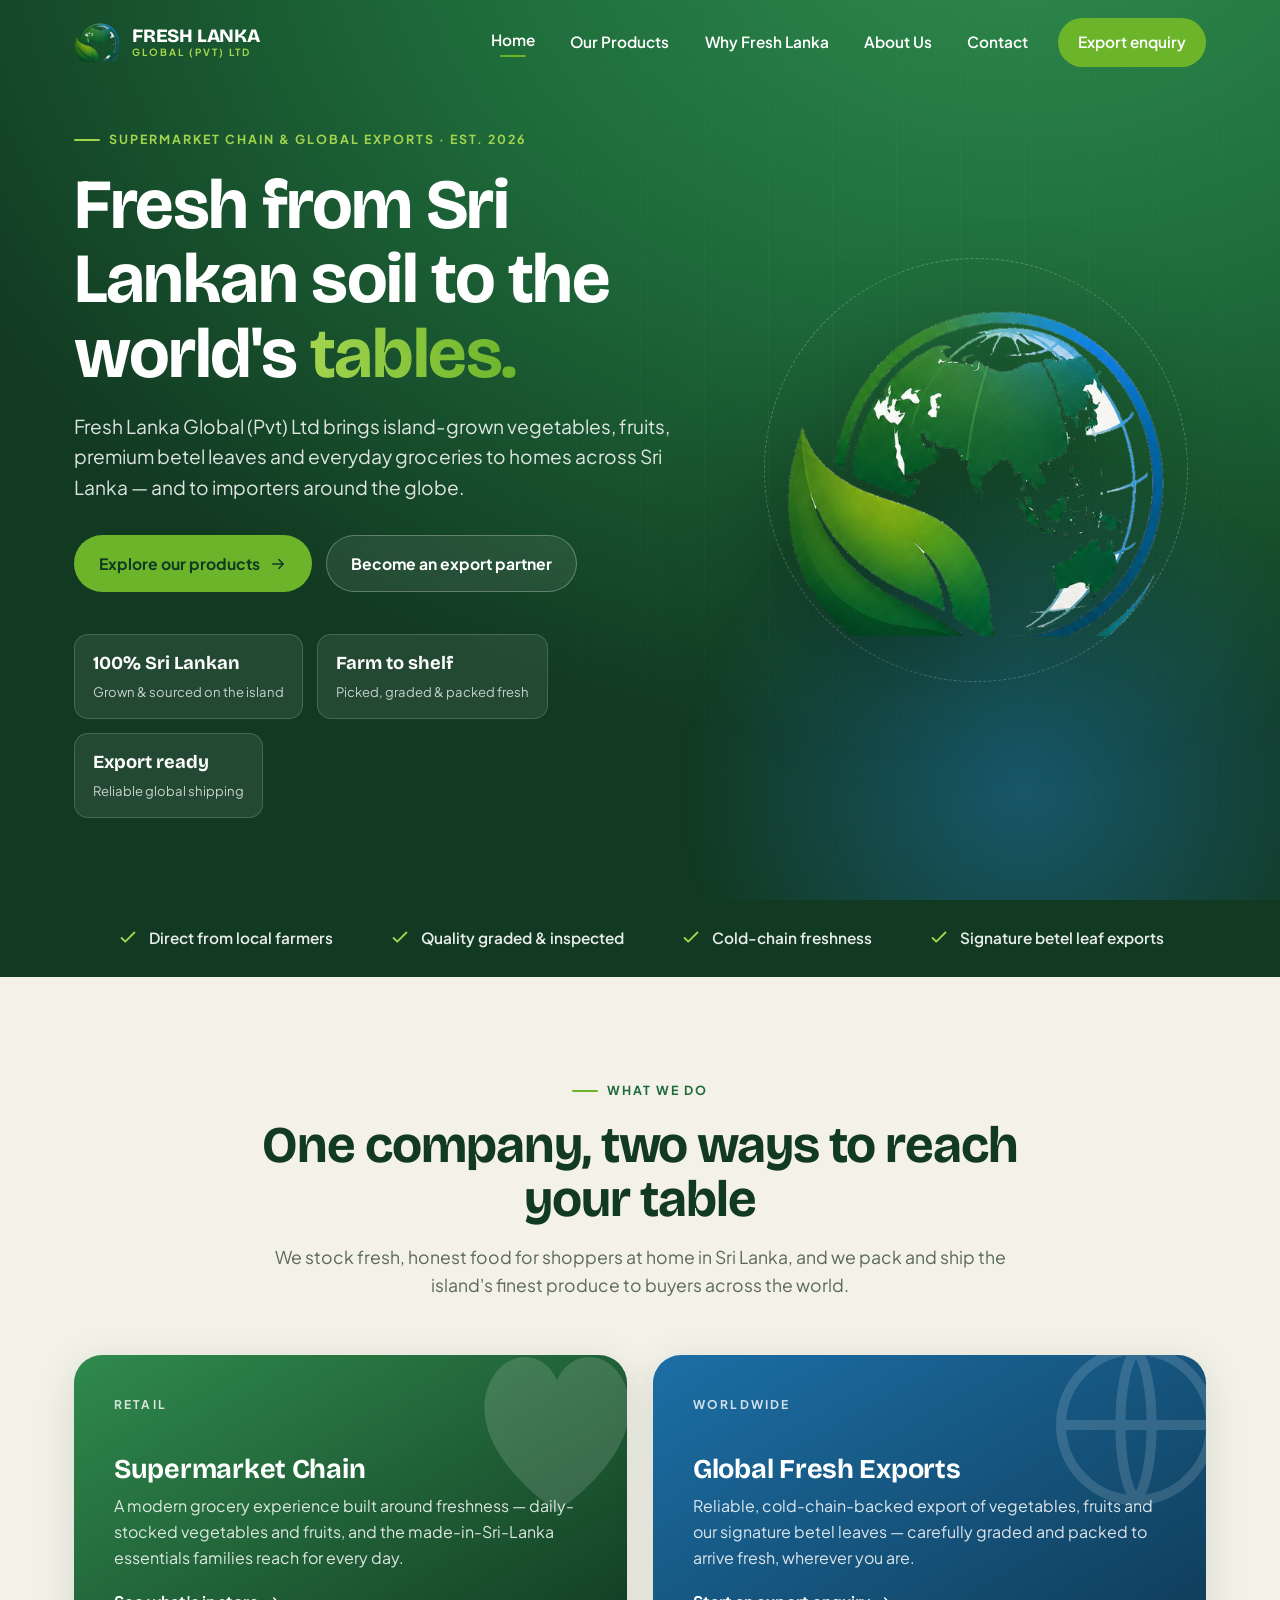
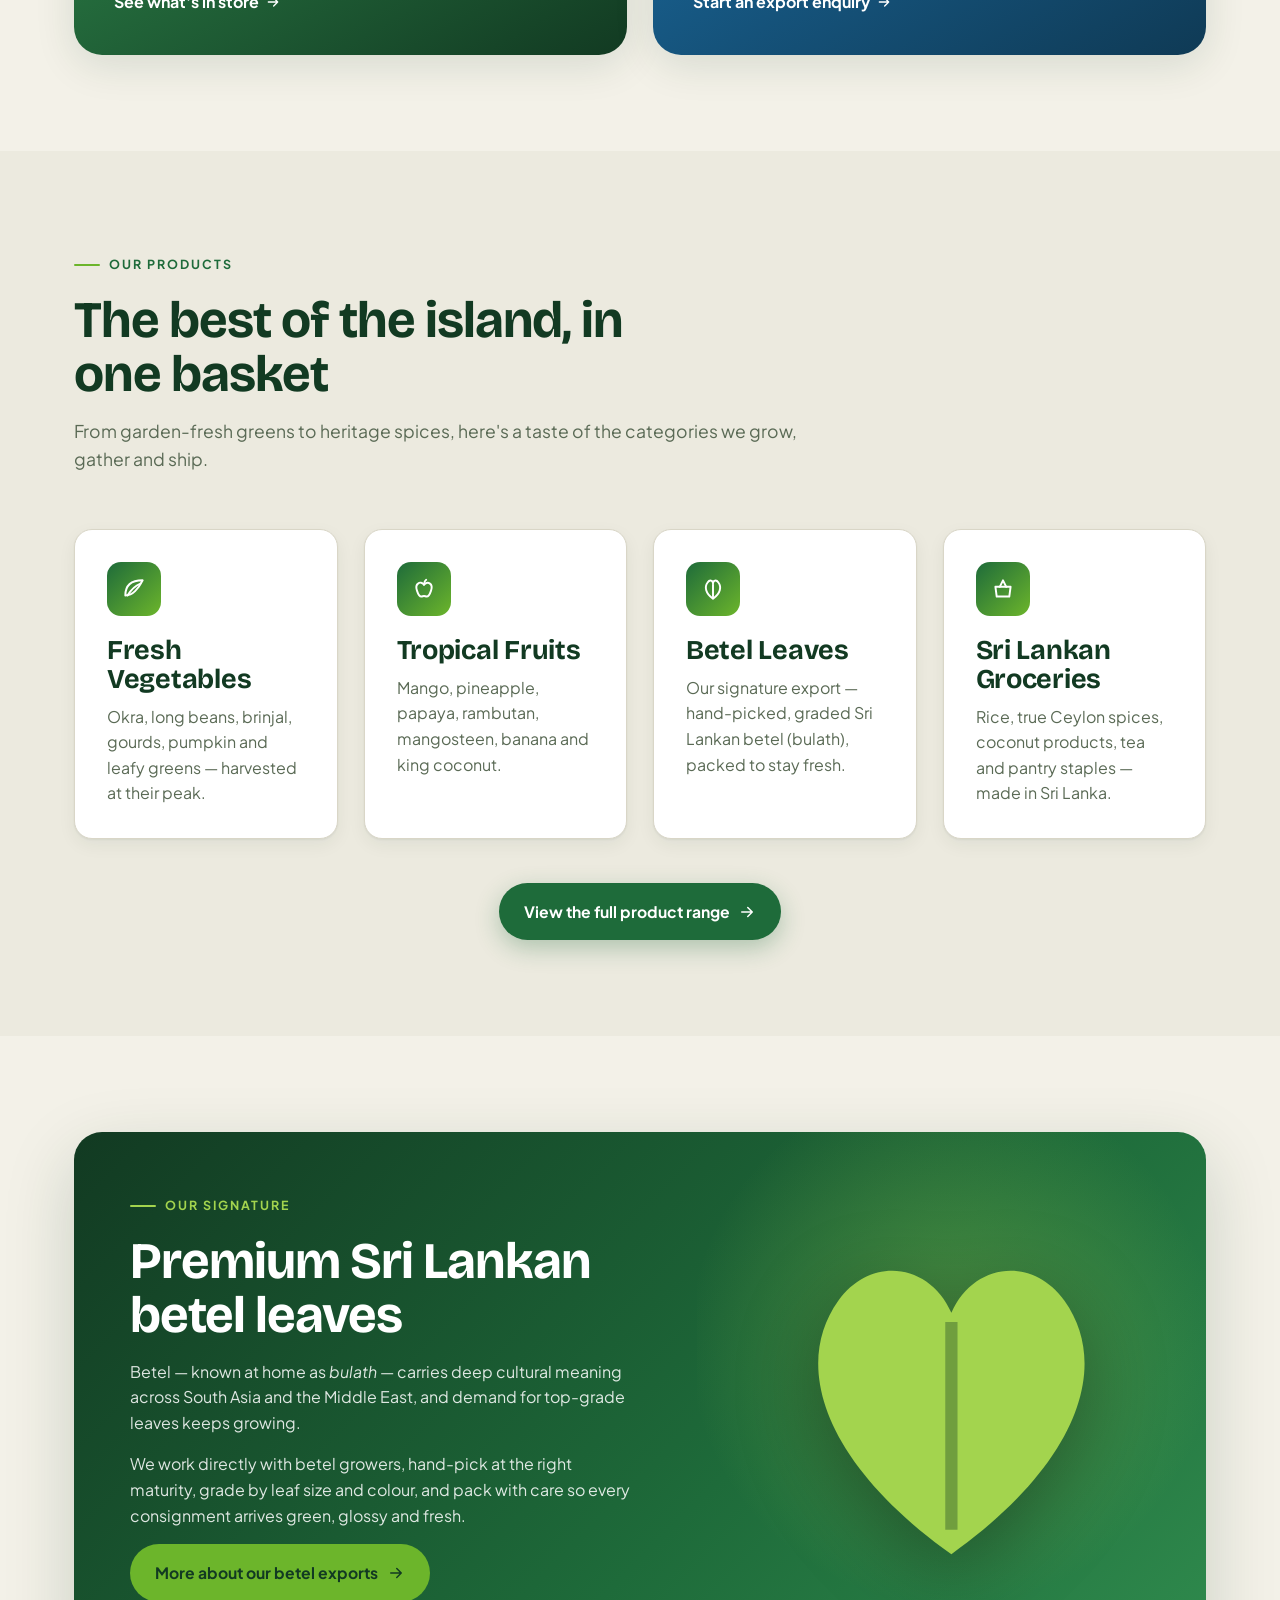
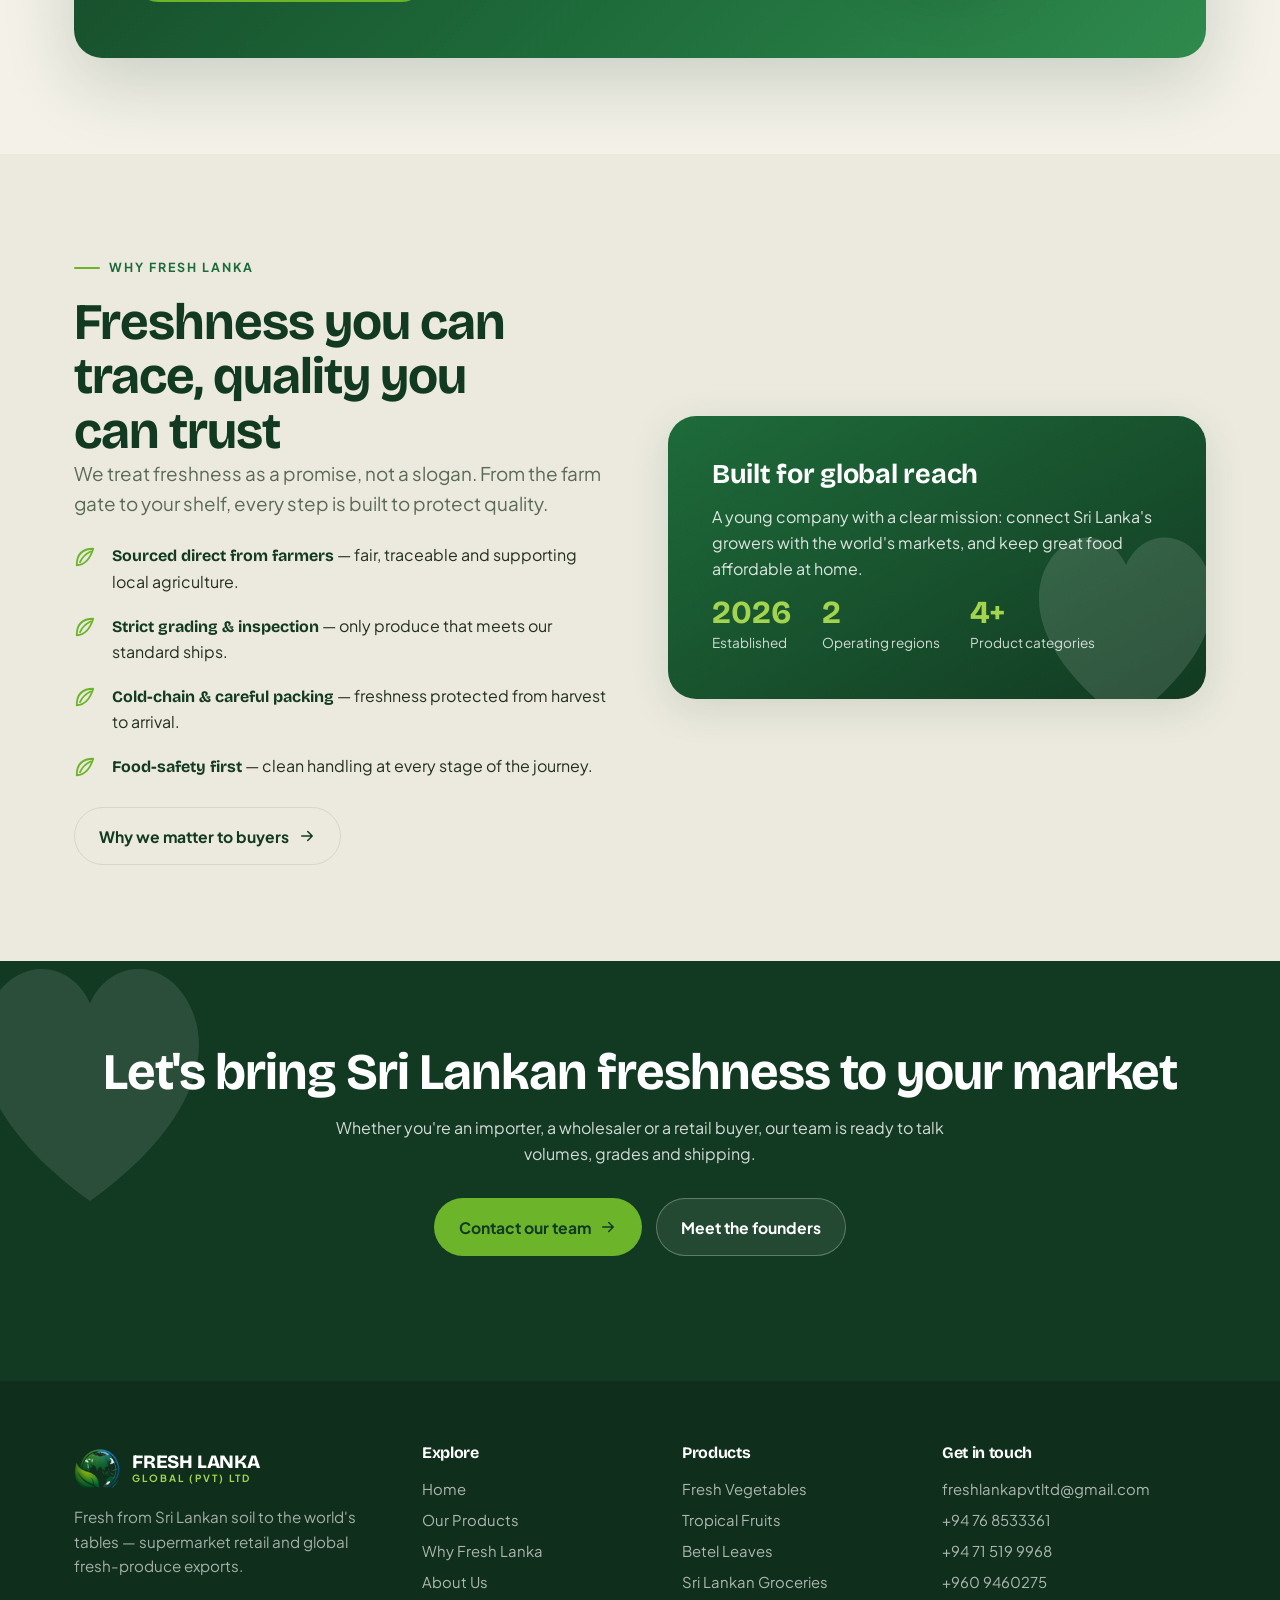
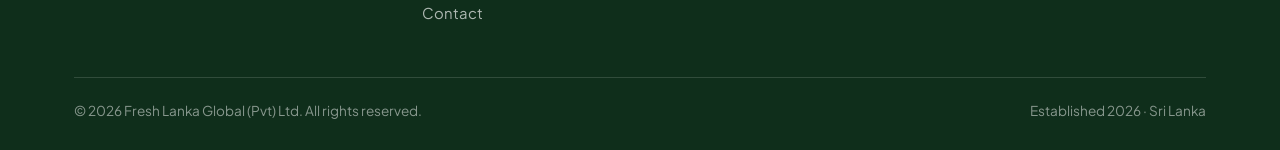
==== commit ca845d93: "Add files via upload" ====
--- a/index.html
+++ b/index.html
@@ -4,8 +4,8 @@
 <script>document.documentElement.className+=' js'</script>
 <meta charset="UTF-8">
 <meta name="viewport" content="width=device-width, initial-scale=1.0">
-<title>Fresh Lanka (Pvt) Ltd — Fresh from Sri Lanka to the World</title>
-<meta name="description" content="Fresh Lanka (Pvt) Ltd is a Sri Lankan supermarket chain and global exporter of fresh vegetables, fruits, premium betel leaves and locally made groceries.">
+<title>Fresh Lanka Global (Pvt) Ltd — Fresh from Sri Lanka to the World</title>
+<meta name="description" content="Fresh Lanka Global (Pvt) Ltd is a Sri Lankan supermarket chain and global exporter of fresh vegetables, fruits, premium betel leaves and locally made groceries.">
 <link rel="icon" href="assets/emblem.png">
 <link rel="preconnect" href="https://fonts.googleapis.com">
 <link rel="preconnect" href="https://fonts.gstatic.com" crossorigin>
@@ -18,7 +18,7 @@
   <div class="container">
     <a class="brand" href="index.html">
       <img src="assets/emblem.png" alt="Fresh Lanka emblem">
-      <div class="brand-text"><b>FRESH LANKA</b><span>(Pvt) Ltd</span></div>
+      <div class="brand-text"><b>FRESH LANKA</b><span>Global (Pvt) Ltd</span></div>
     </a>
     <button class="nav-toggle"><span></span><span></span><span></span></button>
     <nav class="nav">
@@ -40,7 +40,7 @@
       <div>
         <span class="eyebrow">Supermarket Chain &amp; Global Exports · Est. 2026</span>
         <h1>Fresh from Sri Lankan&nbsp;soil to the world's&nbsp;<em>tables.</em></h1>
-        <p class="sub">Fresh Lanka (Pvt) Ltd brings island-grown vegetables, fruits, premium betel leaves and everyday groceries to homes across Sri Lanka — and to importers around the globe.</p>
+        <p class="sub">Fresh Lanka Global (Pvt) Ltd brings island-grown vegetables, fruits, premium betel leaves and everyday groceries to homes across Sri Lanka — and to importers around the globe.</p>
         <div class="hero-cta">
           <a href="products.html" class="btn btn--leaf">Explore our products
             <svg viewBox="0 0 24 24" fill="none" stroke="currentColor" stroke-width="2" stroke-linecap="round" stroke-linejoin="round"><path d="M5 12h14M13 6l6 6-6 6"/></svg></a>
@@ -207,7 +207,7 @@
       <div>
         <div class="brand">
           <img src="assets/emblem.png" alt="" width="46" height="46" style="border-radius:12px">
-          <div class="brand-text"><b>FRESH LANKA</b><span>(Pvt) Ltd</span></div>
+          <div class="brand-text"><b>FRESH LANKA</b><span>Global (Pvt) Ltd</span></div>
         </div>
         <p>Fresh from Sri Lankan soil to the world's tables — supermarket retail and global fresh-produce exports.</p>
       </div>
@@ -235,7 +235,7 @@
       </div>
     </div>
     <div class="footer-bottom">
-      <span>© <span id="year">2026</span> Fresh Lanka (Pvt) Ltd. All rights reserved.</span>
+      <span>© <span id="year">2026</span> Fresh Lanka Global (Pvt) Ltd. All rights reserved.</span>
       <span>Established 2026 · Sri Lanka</span>
     </div>
   </div>
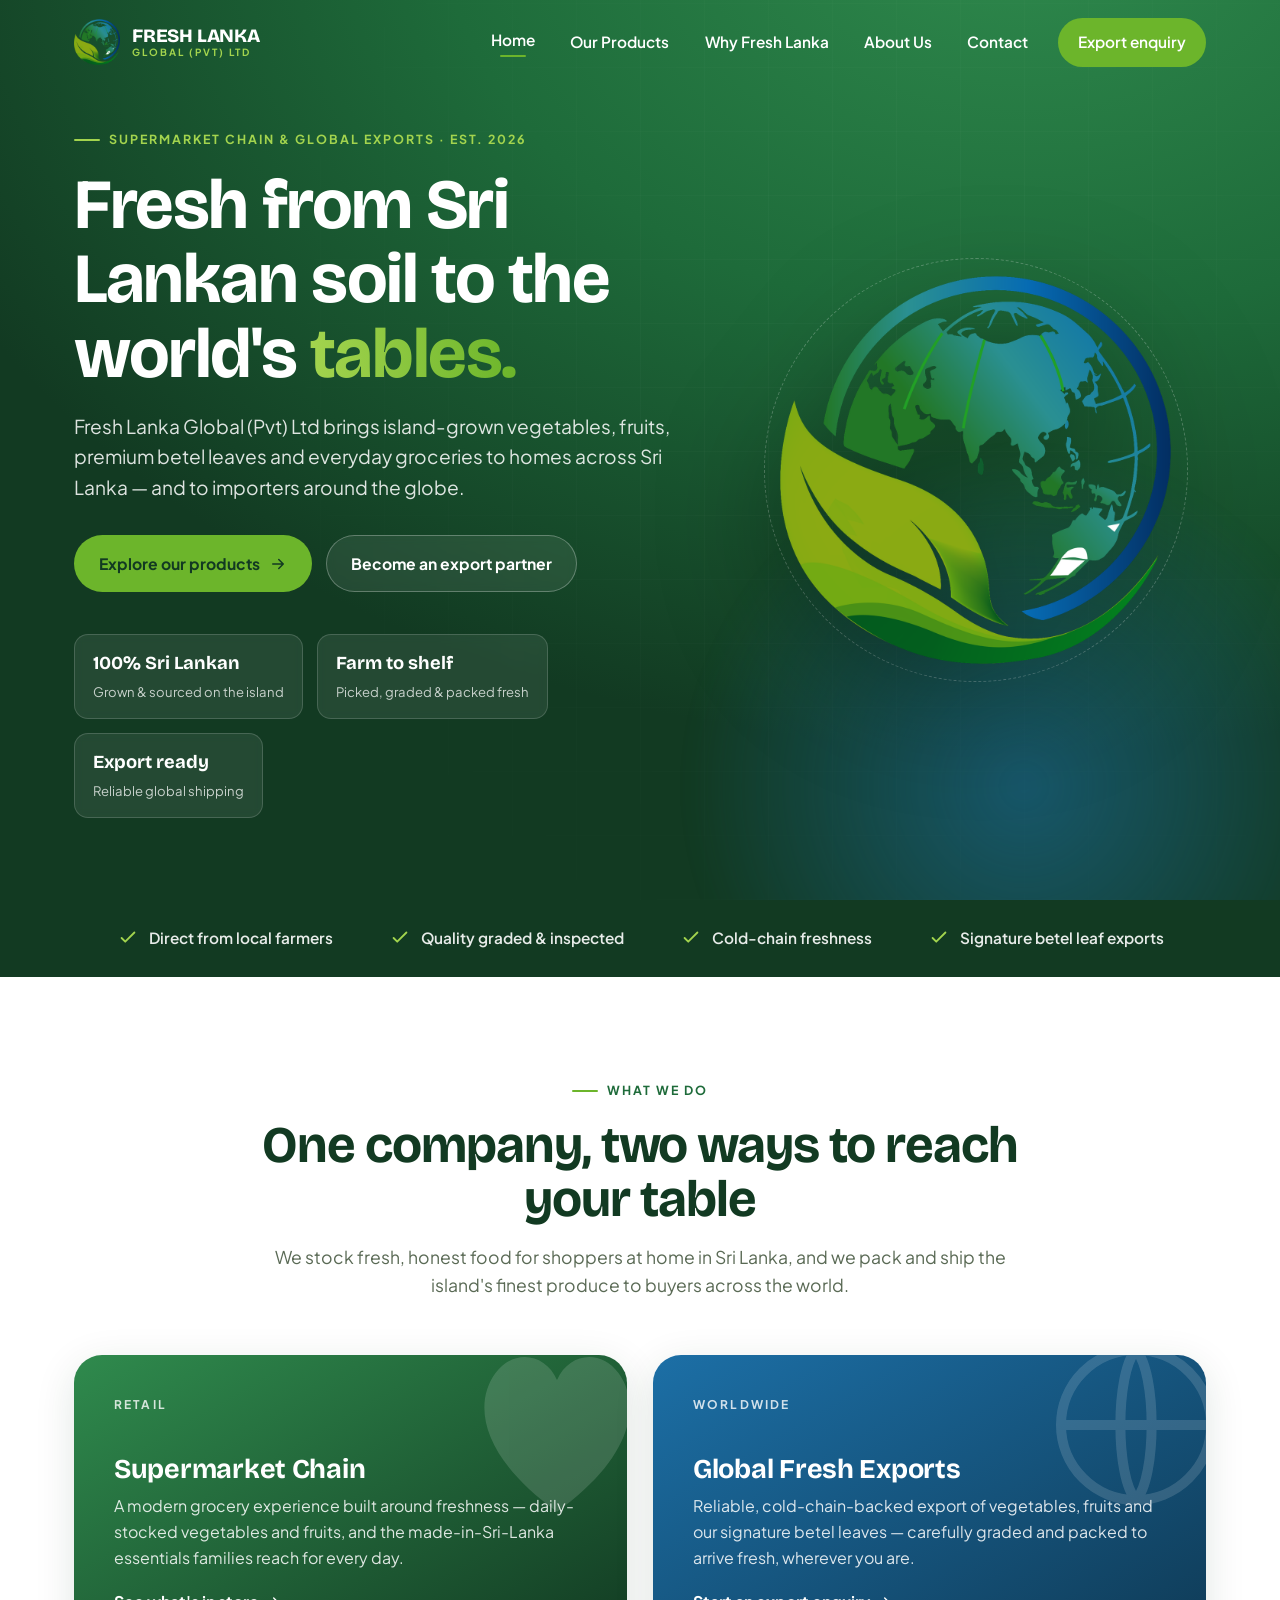
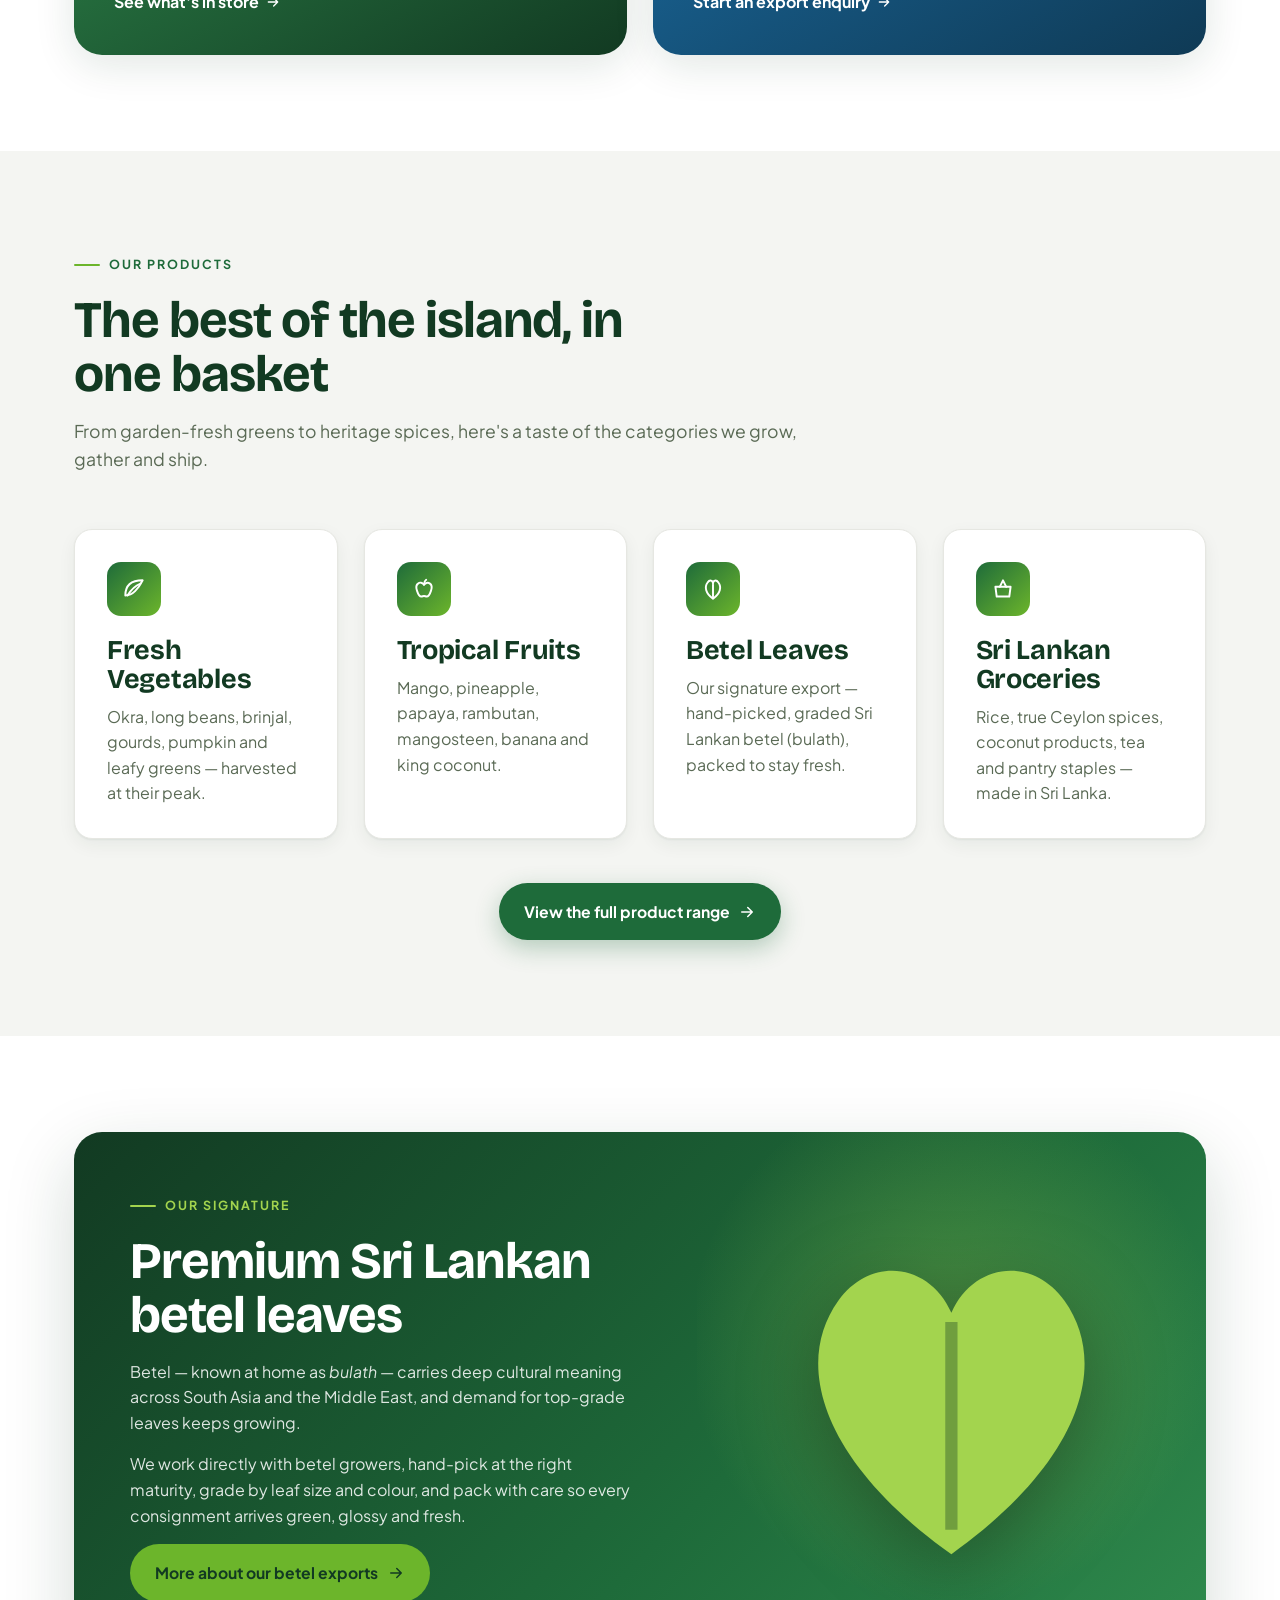
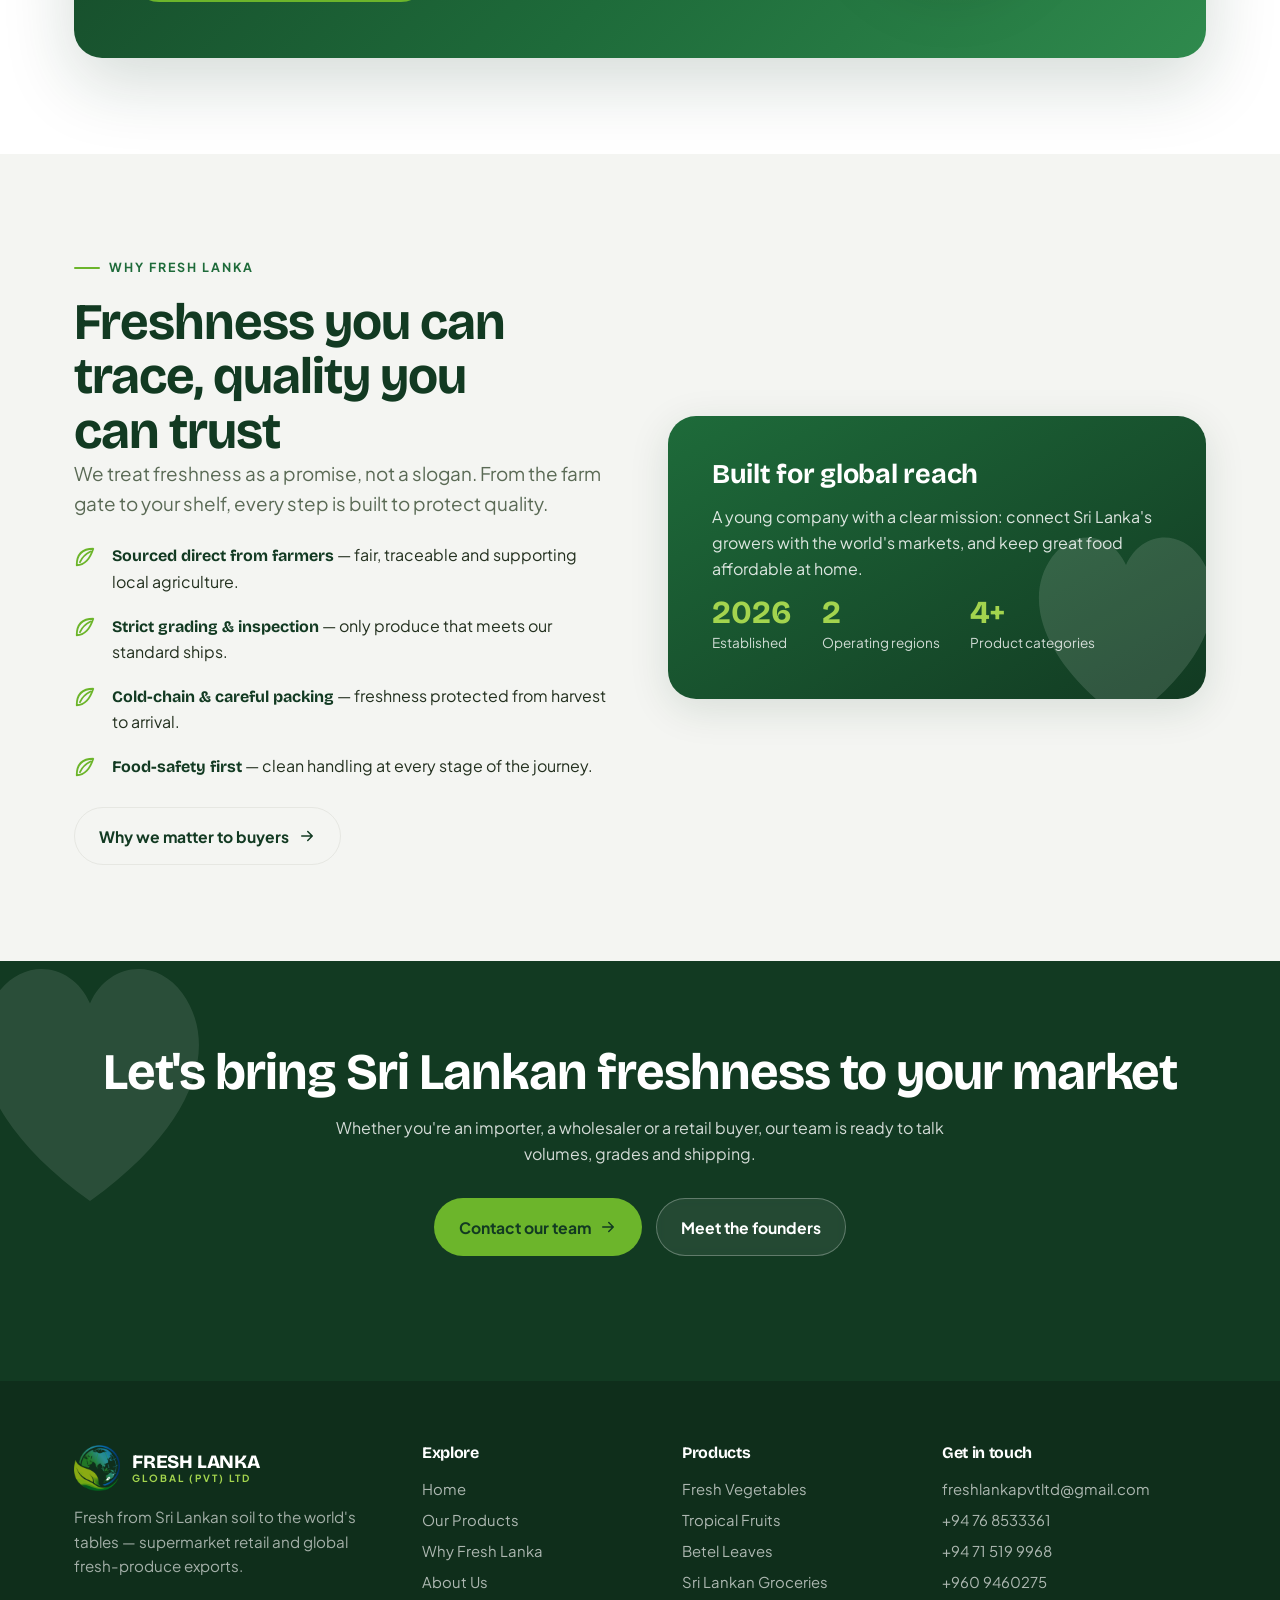
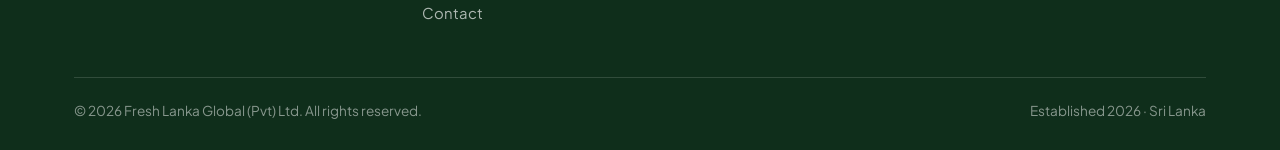
==== commit 31a19ae9: "Add files via upload" ====
--- a/index.html
+++ b/index.html
@@ -11,6 +11,21 @@
 <link rel="preconnect" href="https://fonts.gstatic.com" crossorigin>
 <link href="https://fonts.googleapis.com/css2?family=Bricolage+Grotesque:opsz,wght@12..96,600;12..96,700;12..96,800&family=Plus+Jakarta+Sans:wght@400;500;600;700&display=swap" rel="stylesheet">
 <link rel="stylesheet" href="styles.css">
+<link rel="canonical" href="https://freshlankaglobal.com/">
+<meta name="robots" content="index, follow">
+<meta name="theme-color" content="#123a22">
+<meta name="author" content="Fresh Lanka Global (Pvt) Ltd">
+<meta property="og:type" content="website">
+<meta property="og:site_name" content="Fresh Lanka Global (Pvt) Ltd">
+<meta property="og:title" content="Fresh Lanka Global (Pvt) Ltd — Fresh from Sri Lanka to the World">
+<meta property="og:description" content="Fresh Lanka Global (Pvt) Ltd is a Sri Lankan supermarket chain and global exporter of fresh vegetables, fruits, premium betel leaves and locally made groceries.">
+<meta property="og:url" content="https://freshlankaglobal.com/">
+<meta property="og:image" content="https://freshlankaglobal.com/assets/emblem.png">
+<meta name="twitter:card" content="summary_large_image">
+<meta name="twitter:title" content="Fresh Lanka Global (Pvt) Ltd — Fresh from Sri Lanka to the World">
+<meta name="twitter:description" content="Fresh Lanka Global (Pvt) Ltd is a Sri Lankan supermarket chain and global exporter of fresh vegetables, fruits, premium betel leaves and locally made groceries.">
+<meta name="twitter:image" content="https://freshlankaglobal.com/assets/emblem.png">
+<script type="application/ld+json">{"@context": "https://schema.org", "@type": "Organization", "name": "Fresh Lanka Global (Pvt) Ltd", "url": "https://freshlankaglobal.com/", "logo": "https://freshlankaglobal.com/assets/emblem.png", "description": "Fresh Lanka Global (Pvt) Ltd is a Sri Lankan supermarket chain and global exporter of fresh vegetables, fruits, premium betel leaves and locally made groceries.", "foundingDate": "2026", "email": "freshlankapvtltd@gmail.com", "areaServed": ["LK", "MV"], "contactPoint": [{"@type": "ContactPoint", "telephone": "+94768533361", "contactType": "sales", "areaServed": "LK"}, {"@type": "ContactPoint", "telephone": "+9609460275", "contactType": "sales", "areaServed": "MV"}]}</script>
 </head>
 <body>
 
--- a/styles.css
+++ b/styles.css
@@ -13,12 +13,12 @@
   --leaf-2:#a3d44e;       /* pale lime                                   */
   --ocean:#1c6fa6;        /* globe blue — secondary accent               */
   --ocean-deep:#155680;
-  --paper:#f3f1e8;        /* cream page background                       */
-  --paper-2:#eceadf;      /* slightly deeper cream                       */
+  --paper:#ffffff;        /* white page background                       */
+  --paper-2:#f4f5f2;      /* very light neutral for sections            */
   --card:#ffffff;
   --ink:#23301f;          /* body text                                   */
   --muted:#5a6a55;        /* secondary text                              */
-  --line:#d9d6c7;         /* hairlines on cream                          */
+  --line:#e6e7e2;          /* hairlines on white                         */
   --line-dark:rgba(255,255,255,.14);
 
   --maxw:1180px;
@@ -136,8 +136,8 @@
 .nav .btn{margin-left:8px;padding:.7rem 1.2rem}
 
 /* header states: transparent over hero, solid after scroll */
-.site-header.on-light{background:rgba(243,241,232,.85);backdrop-filter:blur(12px);box-shadow:0 1px 0 var(--line)}
-.site-header.scrolled{background:rgba(243,241,232,.92);backdrop-filter:blur(12px);box-shadow:0 4px 24px rgba(18,58,34,.08);padding:10px 0}
+.site-header.on-light{background:rgba(255,255,255,.85);backdrop-filter:blur(12px);box-shadow:0 1px 0 var(--line)}
+.site-header.scrolled{background:rgba(255,255,255,.92);backdrop-filter:blur(12px);box-shadow:0 4px 24px rgba(18,58,34,.08);padding:10px 0}
 .site-header.scrolled .brand img{width:40px;height:40px}
 /* when transparent over a dark hero */
 .site-header.over-dark:not(.scrolled) .brand-text b,
@@ -292,17 +292,22 @@
 /* ---------- founders ---------- */
 .founder{
   background:var(--card);border:1px solid var(--line);border-radius:var(--radius-lg);
-  overflow:hidden;box-shadow:var(--shadow-sm);transition:transform .3s var(--ease),box-shadow .3s var(--ease);
+  padding:40px 30px 34px;text-align:center;
+  box-shadow:var(--shadow-sm);transition:transform .3s var(--ease),box-shadow .3s var(--ease);
 }
 .founder:hover{transform:translateY(-6px);box-shadow:var(--shadow-md)}
-.founder .photo{aspect-ratio:1;overflow:hidden;background:var(--paper-2)}
+.founder .photo{
+  width:148px;height:148px;border-radius:50%;overflow:hidden;margin:0 auto 22px;
+  background:var(--paper-2);border:4px solid #fff;
+  box-shadow:0 0 0 2px var(--line), 0 12px 26px rgba(18,58,34,.16);
+}
 .founder .photo img{width:100%;height:100%;object-fit:cover;transition:transform .6s var(--ease)}
-.founder:hover .photo img{transform:scale(1.05)}
-.founder-body{padding:28px}
-.founder-body .role{display:inline-block;font-size:.74rem;letter-spacing:.14em;text-transform:uppercase;
-  font-weight:700;color:#fff;background:var(--green);padding:.35rem .75rem;border-radius:999px;margin-bottom:14px}
-.founder-body h3{font-size:1.4rem;margin-bottom:.6rem}
-.founder-body p{color:var(--muted);margin:0}
+.founder:hover .photo img{transform:scale(1.06)}
+.founder-body{padding:0}
+.founder-body .role{display:inline-block;font-size:.7rem;letter-spacing:.14em;text-transform:uppercase;
+  font-weight:700;color:#fff;background:var(--green);padding:.35rem .8rem;border-radius:999px;margin-bottom:14px}
+.founder-body h3{font-size:1.35rem;margin-bottom:.6rem}
+.founder-body p{color:var(--muted);margin:0;font-size:.97rem;line-height:1.72}
 
 /* values list */
 .value{background:var(--card);border:1px solid var(--line);border-radius:var(--radius);padding:28px}
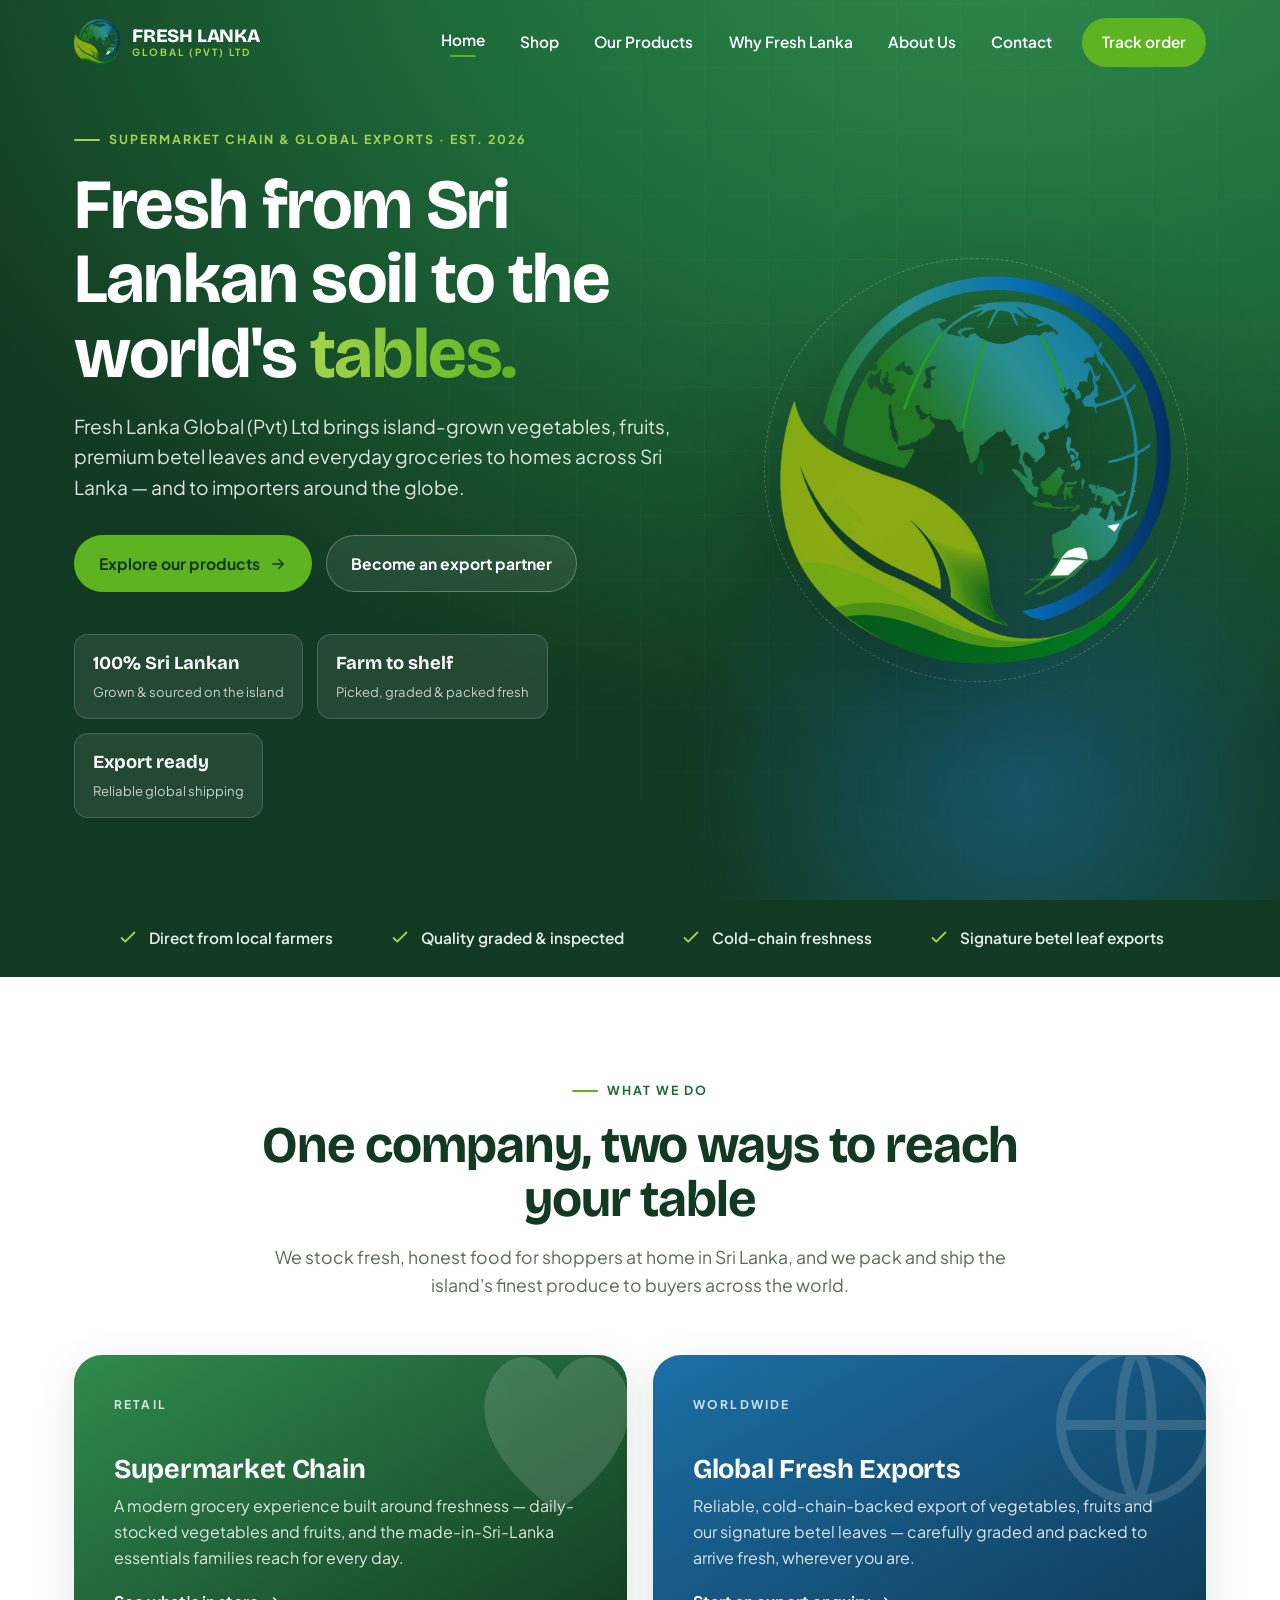
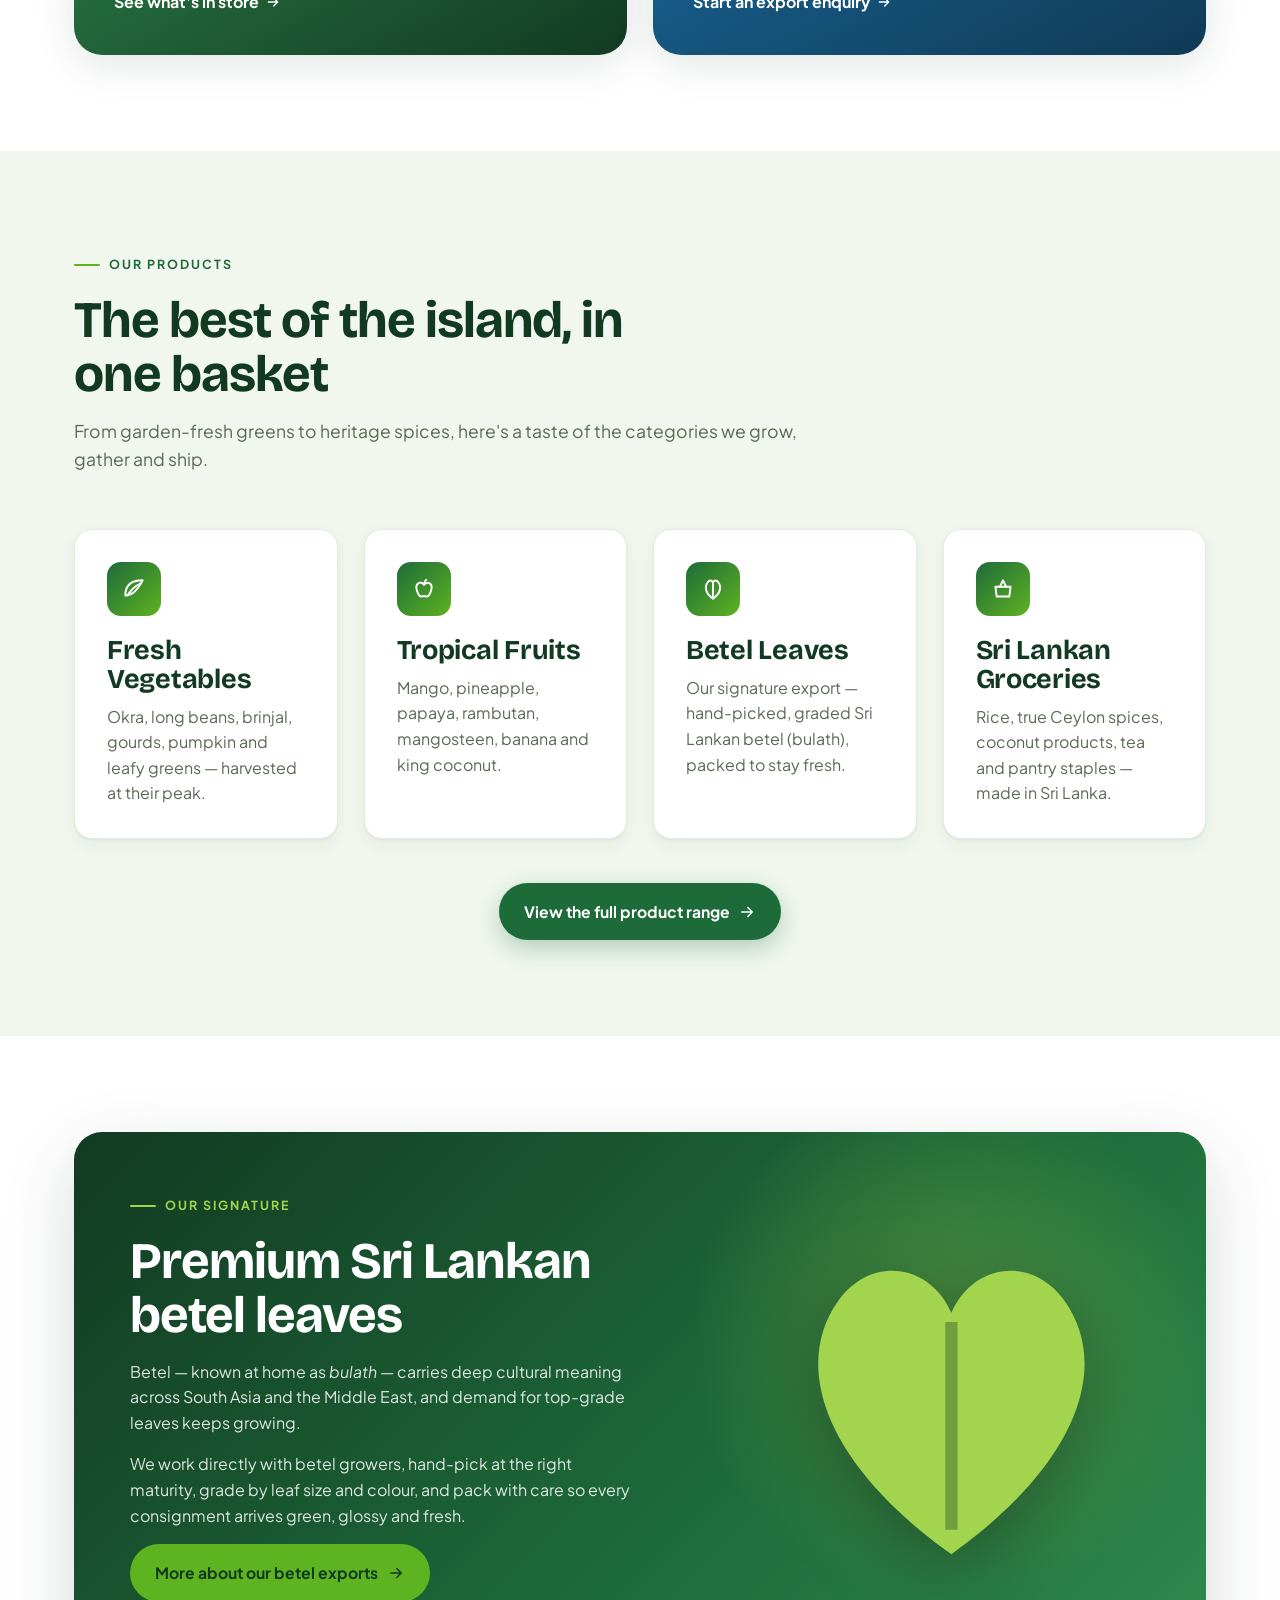
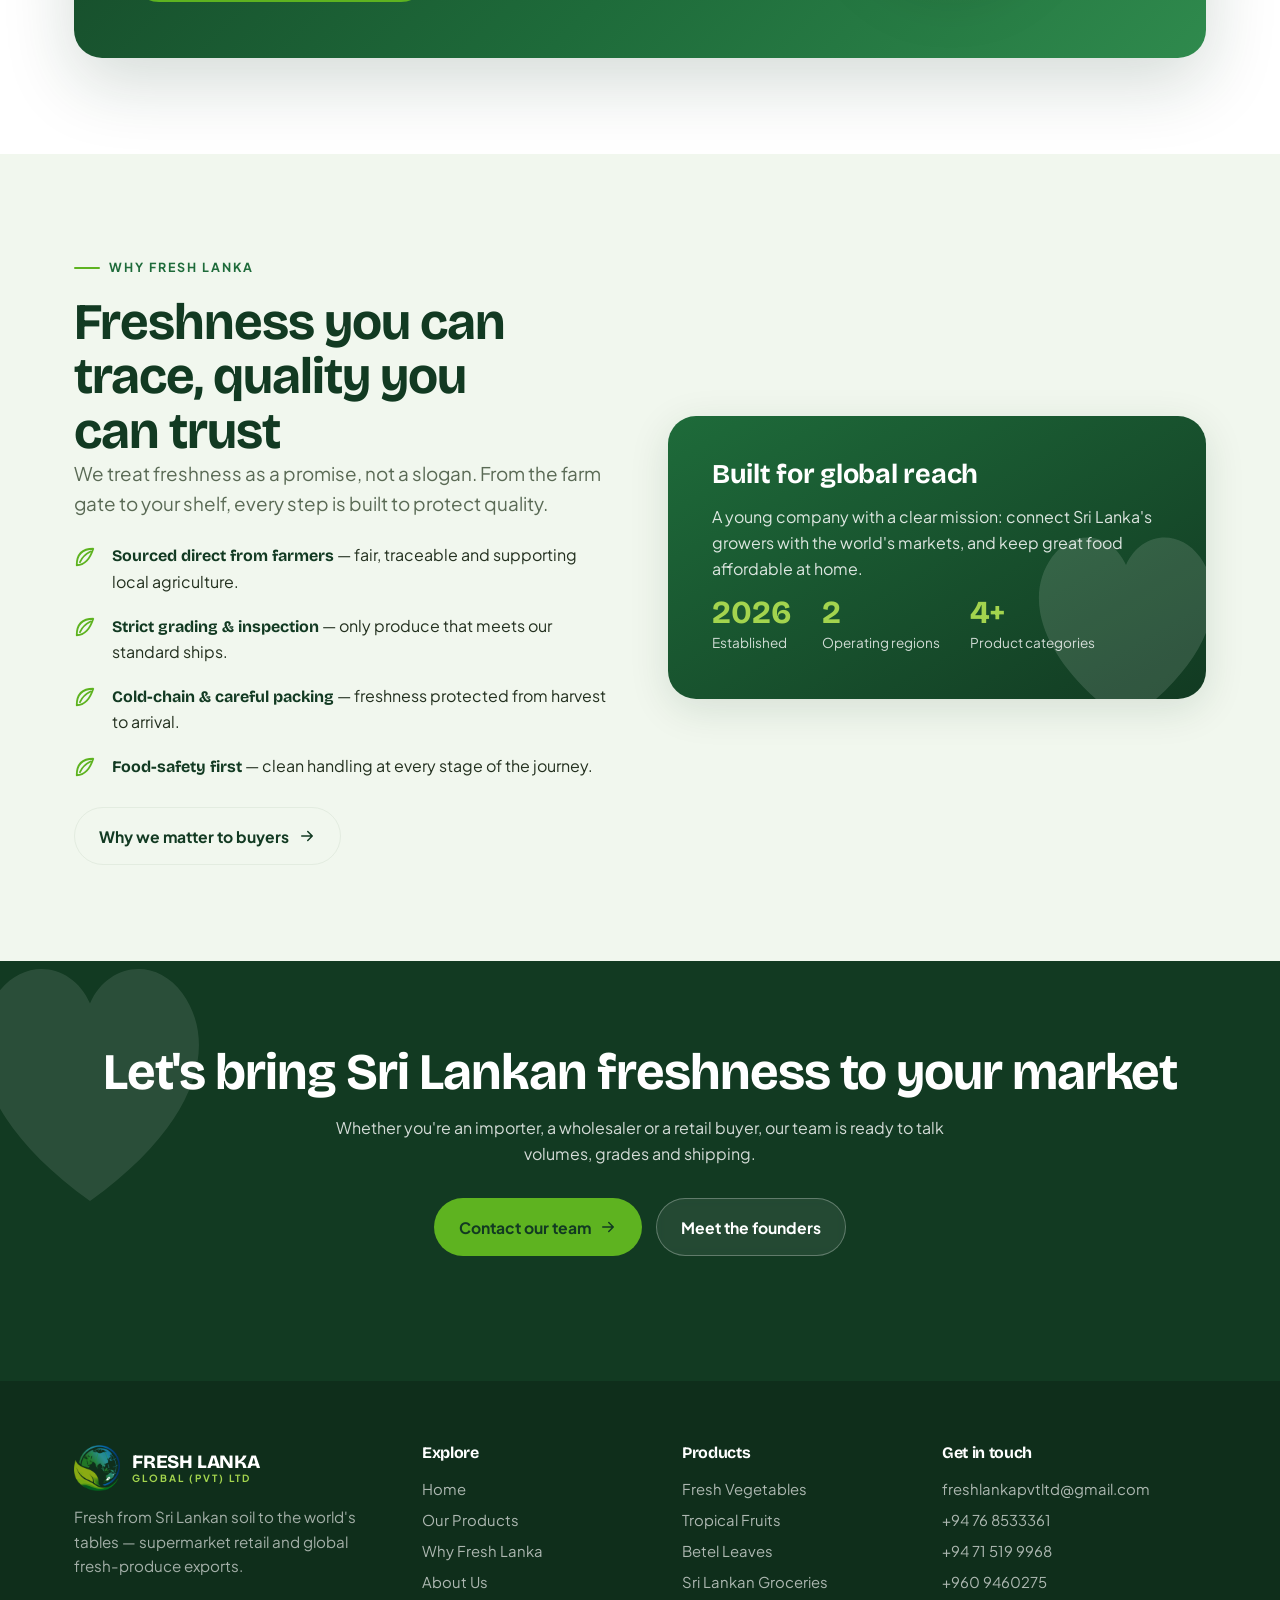
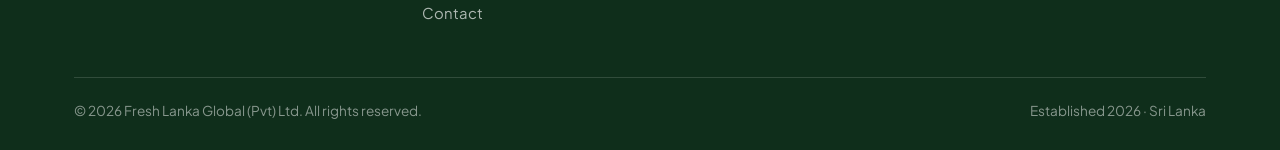
==== commit 27b9542c: "Add files via upload" ====
--- a/index.html
+++ b/index.html
@@ -38,11 +38,12 @@
     <button class="nav-toggle"><span></span><span></span><span></span></button>
     <nav class="nav">
       <a href="index.html" class="active">Home</a>
+      <a href="shop.html">Shop</a>
       <a href="products.html">Our Products</a>
       <a href="quality.html">Why Fresh Lanka</a>
       <a href="about.html">About Us</a>
       <a href="contact.html">Contact</a>
-      <a href="contact.html" class="btn btn--leaf">Export enquiry</a>
+      <a href="track.html" class="btn btn--leaf">Track order</a>
     </nav>
   </div>
 </header>
--- a/styles.css
+++ b/styles.css
@@ -9,16 +9,16 @@
   --forest:#123a22;       /* deepest green — headings, footer            */
   --green:#1e6b3a;        /* primary brand green                         */
   --green-soft:#2f8a4d;   /* lighter green for gradients                 */
-  --leaf:#6cb52b;         /* bright betel-leaf lime — accent             */
+  --leaf:#5eb320;         /* fresh leaf green — accent                   */
   --leaf-2:#a3d44e;       /* pale lime                                   */
   --ocean:#1c6fa6;        /* globe blue — secondary accent               */
   --ocean-deep:#155680;
   --paper:#ffffff;        /* white page background                       */
-  --paper-2:#f4f5f2;      /* very light neutral for sections            */
+  --paper-2:#f1f7ee;      /* soft mint section background               */
   --card:#ffffff;
   --ink:#23301f;          /* body text                                   */
   --muted:#5a6a55;        /* secondary text                              */
-  --line:#e6e7e2;          /* hairlines on white                         */
+  --line:#e3ece0;          /* soft green hairlines                       */
   --line-dark:rgba(255,255,255,.14);
 
   --maxw:1180px;
@@ -421,3 +421,125 @@
   *,*::before,*::after{animation:none!important;transition:none!important;scroll-behavior:auto!important}
   .reveal{opacity:1;transform:none}
 }
+
+
+/* ================= ANNOUNCEMENT BAR ================= */
+.topbar{background:var(--forest);color:#fff;font-size:.82rem;letter-spacing:.02em}
+.topbar .wrap{display:flex;justify-content:center;gap:26px;flex-wrap:wrap;padding:9px 0;text-align:center}
+.topbar span{display:inline-flex;align-items:center;gap:7px;opacity:.92}
+.topbar b{color:var(--leaf-2);font-weight:700}
+@media(max-width:760px){.topbar .wrap{gap:14px;font-size:.74rem}}
+
+/* ================= SHOP ================= */
+.shop-toolbar{display:flex;align-items:center;justify-content:space-between;gap:16px;flex-wrap:wrap;margin-bottom:28px}
+.chips-row{display:flex;gap:10px;flex-wrap:wrap}
+.chip-btn{border:1.5px solid var(--line);background:#fff;color:var(--muted);font:inherit;font-size:.9rem;
+  font-weight:600;padding:.55rem 1.05rem;border-radius:999px;cursor:pointer;transition:.2s var(--ease)}
+.chip-btn:hover{border-color:var(--leaf);color:var(--green)}
+.chip-btn.active{background:var(--green);border-color:var(--green);color:#fff}
+
+.country-pick{display:flex;align-items:center;gap:9px;background:#fff;border:1.5px solid var(--line);
+  border-radius:999px;padding:.42rem .5rem .42rem 1rem}
+.country-pick label{font-size:.82rem;font-weight:700;color:var(--muted);letter-spacing:.04em;text-transform:uppercase}
+.country-pick select{border:0;background:transparent;font:inherit;font-weight:700;color:var(--green);
+  padding:.3rem .4rem;border-radius:999px;cursor:pointer;outline:none}
+
+.store-note{display:flex;align-items:center;gap:12px;background:var(--paper-2);border:1px solid var(--line);
+  border-left:4px solid var(--leaf);border-radius:14px;padding:14px 18px;margin-bottom:30px;font-size:.94rem}
+.store-note b{color:var(--forest)}
+
+.products{display:grid;grid-template-columns:repeat(4,1fr);gap:22px}
+@media(max-width:980px){.products{grid-template-columns:repeat(2,1fr)}}
+@media(max-width:520px){.products{grid-template-columns:1fr}}
+
+.pcard{background:#fff;border:1px solid var(--line);border-radius:20px;overflow:hidden;display:flex;
+  flex-direction:column;box-shadow:var(--shadow-sm);transition:transform .3s var(--ease),box-shadow .3s var(--ease)}
+.pcard:hover{transform:translateY(-6px);box-shadow:var(--shadow-md)}
+.pcard .pimg{position:relative;aspect-ratio:1;overflow:hidden;background:var(--paper-2)}
+.pcard .pimg img{width:100%;height:100%;object-fit:cover;transition:transform .6s var(--ease)}
+.pcard:hover .pimg img{transform:scale(1.06)}
+.pcard .pimg .ph{width:100%;height:100%;display:flex;align-items:center;justify-content:center;
+  background:linear-gradient(140deg,#eaf5e4,#dcebd4);color:var(--green);font-size:2.6rem}
+.badge-org{position:absolute;top:12px;left:12px;background:var(--leaf);color:#fff;font-size:.68rem;
+  font-weight:800;letter-spacing:.08em;text-transform:uppercase;padding:.3rem .6rem;border-radius:999px}
+.pbody{padding:16px 16px 18px;display:flex;flex-direction:column;gap:7px;flex:1}
+.pbody h3{font-size:1rem;line-height:1.35;margin:0;color:var(--forest)}
+.pcat{font-size:.74rem;letter-spacing:.06em;text-transform:uppercase;color:var(--muted);font-weight:700}
+.stars{color:#f0a92b;font-size:.82rem;letter-spacing:.05em}
+.stars span{color:var(--muted);margin-left:5px}
+.price{font-family:var(--display);font-weight:800;font-size:1.22rem;color:var(--green);margin-top:auto}
+.price small{font-weight:600;font-size:.76rem;color:var(--muted);letter-spacing:.03em}
+.add-btn{margin-top:10px;width:100%;border:0;background:var(--green);color:#fff;font:inherit;font-weight:700;
+  font-size:.9rem;padding:.72rem 1rem;border-radius:12px;cursor:pointer;display:flex;align-items:center;
+  justify-content:center;gap:8px;transition:.2s var(--ease)}
+.add-btn:hover{background:var(--leaf)}
+.add-btn.added{background:var(--forest)}
+
+/* ---------- cart drawer ---------- */
+.cart-fab{position:fixed;right:22px;bottom:22px;z-index:80;background:var(--green);color:#fff;border:0;
+  width:60px;height:60px;border-radius:50%;cursor:pointer;box-shadow:var(--shadow-lg);display:flex;
+  align-items:center;justify-content:center;transition:.2s var(--ease)}
+.cart-fab:hover{background:var(--forest);transform:scale(1.05)}
+.cart-fab .count{position:absolute;top:-4px;right:-4px;background:var(--leaf);color:#fff;font-size:.72rem;
+  font-weight:800;min-width:23px;height:23px;border-radius:999px;display:flex;align-items:center;
+  justify-content:center;border:2px solid #fff}
+.cart-overlay{position:fixed;inset:0;background:rgba(18,58,34,.45);opacity:0;pointer-events:none;
+  transition:opacity .3s var(--ease);z-index:90}
+.cart-overlay.open{opacity:1;pointer-events:auto}
+.cart{position:fixed;top:0;right:0;height:100vh;width:min(430px,92vw);background:#fff;z-index:100;
+  transform:translateX(105%);transition:transform .35s var(--ease);display:flex;flex-direction:column;
+  box-shadow:-20px 0 60px rgba(18,58,34,.2)}
+.cart.open{transform:none}
+.cart-head{padding:22px 24px;border-bottom:1px solid var(--line);display:flex;align-items:center;justify-content:space-between}
+.cart-head h3{margin:0;font-size:1.2rem}
+.cart-close{border:0;background:var(--paper-2);width:36px;height:36px;border-radius:50%;cursor:pointer;
+  font-size:1.1rem;color:var(--muted)}
+.cart-items{flex:1;overflow-y:auto;padding:18px 24px}
+.citem{display:flex;gap:12px;align-items:center;padding:13px 0;border-bottom:1px solid var(--line)}
+.citem img,.citem .ph{width:58px;height:58px;border-radius:12px;object-fit:cover;flex:none;
+  background:linear-gradient(140deg,#eaf5e4,#dcebd4);display:flex;align-items:center;justify-content:center}
+.citem .ci-info{flex:1;min-width:0}
+.citem .ci-info b{display:block;font-size:.9rem;color:var(--forest);font-weight:700}
+.citem .ci-info span{font-size:.8rem;color:var(--muted)}
+.qty{display:flex;align-items:center;gap:8px}
+.qty button{width:27px;height:27px;border-radius:8px;border:1.5px solid var(--line);background:#fff;
+  cursor:pointer;font-weight:800;color:var(--green);line-height:1}
+.qty b{min-width:18px;text-align:center;font-size:.9rem}
+.cart-empty{text-align:center;color:var(--muted);padding:50px 10px;font-size:.95rem}
+.cart-foot{padding:20px 24px;border-top:1px solid var(--line);background:var(--paper-2)}
+.cart-total{display:flex;justify-content:space-between;align-items:baseline;margin-bottom:14px}
+.cart-total b{font-family:var(--display);font-size:1.5rem;color:var(--green)}
+
+/* ---------- checkout ---------- */
+.checkout{padding:18px 24px;overflow-y:auto;flex:1}
+.checkout h4{margin:0 0 4px;font-size:1.05rem}
+.checkout .note{font-size:.84rem;color:var(--muted);margin-bottom:16px}
+.checkout .form-row{margin-bottom:12px}
+.checkout label{display:block;font-size:.8rem;font-weight:700;color:var(--muted);margin-bottom:5px;
+  text-transform:uppercase;letter-spacing:.05em}
+.checkout input,.checkout textarea,.checkout select{width:100%;padding:.72rem .9rem;border:1.5px solid var(--line);
+  border-radius:12px;font:inherit;font-size:.95rem;color:var(--ink);background:#fff;outline:none}
+.checkout input:focus,.checkout textarea:focus,.checkout select:focus{border-color:var(--leaf)}
+.pay-opts{display:grid;gap:9px}
+.pay-opt{display:flex;gap:10px;align-items:flex-start;border:1.5px solid var(--line);border-radius:12px;
+  padding:12px 14px;cursor:pointer;transition:.2s var(--ease)}
+.pay-opt:hover{border-color:var(--leaf)}
+.pay-opt input{width:auto;margin-top:3px;flex:none}
+.pay-opt b{display:block;font-size:.9rem;color:var(--forest)}
+.pay-opt span{font-size:.79rem;color:var(--muted)}
+.order-ok{text-align:center;padding:40px 22px}
+.order-ok .tick{width:66px;height:66px;border-radius:50%;background:var(--leaf);color:#fff;font-size:2rem;
+  display:flex;align-items:center;justify-content:center;margin:0 auto 18px}
+.order-ref{font-family:var(--display);font-size:1.5rem;font-weight:800;color:var(--green);
+  background:var(--paper-2);border:2px dashed var(--leaf);border-radius:14px;padding:12px;margin:16px 0;letter-spacing:.06em}
+
+/* ---------- betel feature banner ---------- */
+.betel-banner{border-radius:var(--radius-lg);overflow:hidden;position:relative;margin-bottom:44px;
+  min-height:280px;display:flex;align-items:center;color:#fff}
+.betel-banner img{position:absolute;inset:0;width:100%;height:100%;object-fit:cover}
+.betel-banner .bb-in{position:relative;padding:44px;max-width:560px;
+  background:linear-gradient(90deg,rgba(18,58,34,.88) 0%,rgba(18,58,34,.7) 65%,transparent 100%);height:100%;
+  display:flex;flex-direction:column;justify-content:center}
+.betel-banner h2{color:#fff;font-size:clamp(1.6rem,3.4vw,2.4rem);margin-bottom:.5rem}
+.betel-banner p{color:rgba(255,255,255,.9);margin-bottom:1.1rem}
+@media(max-width:760px){.betel-banner .bb-in{padding:28px;background:linear-gradient(180deg,rgba(18,58,34,.85),rgba(18,58,34,.75))}}
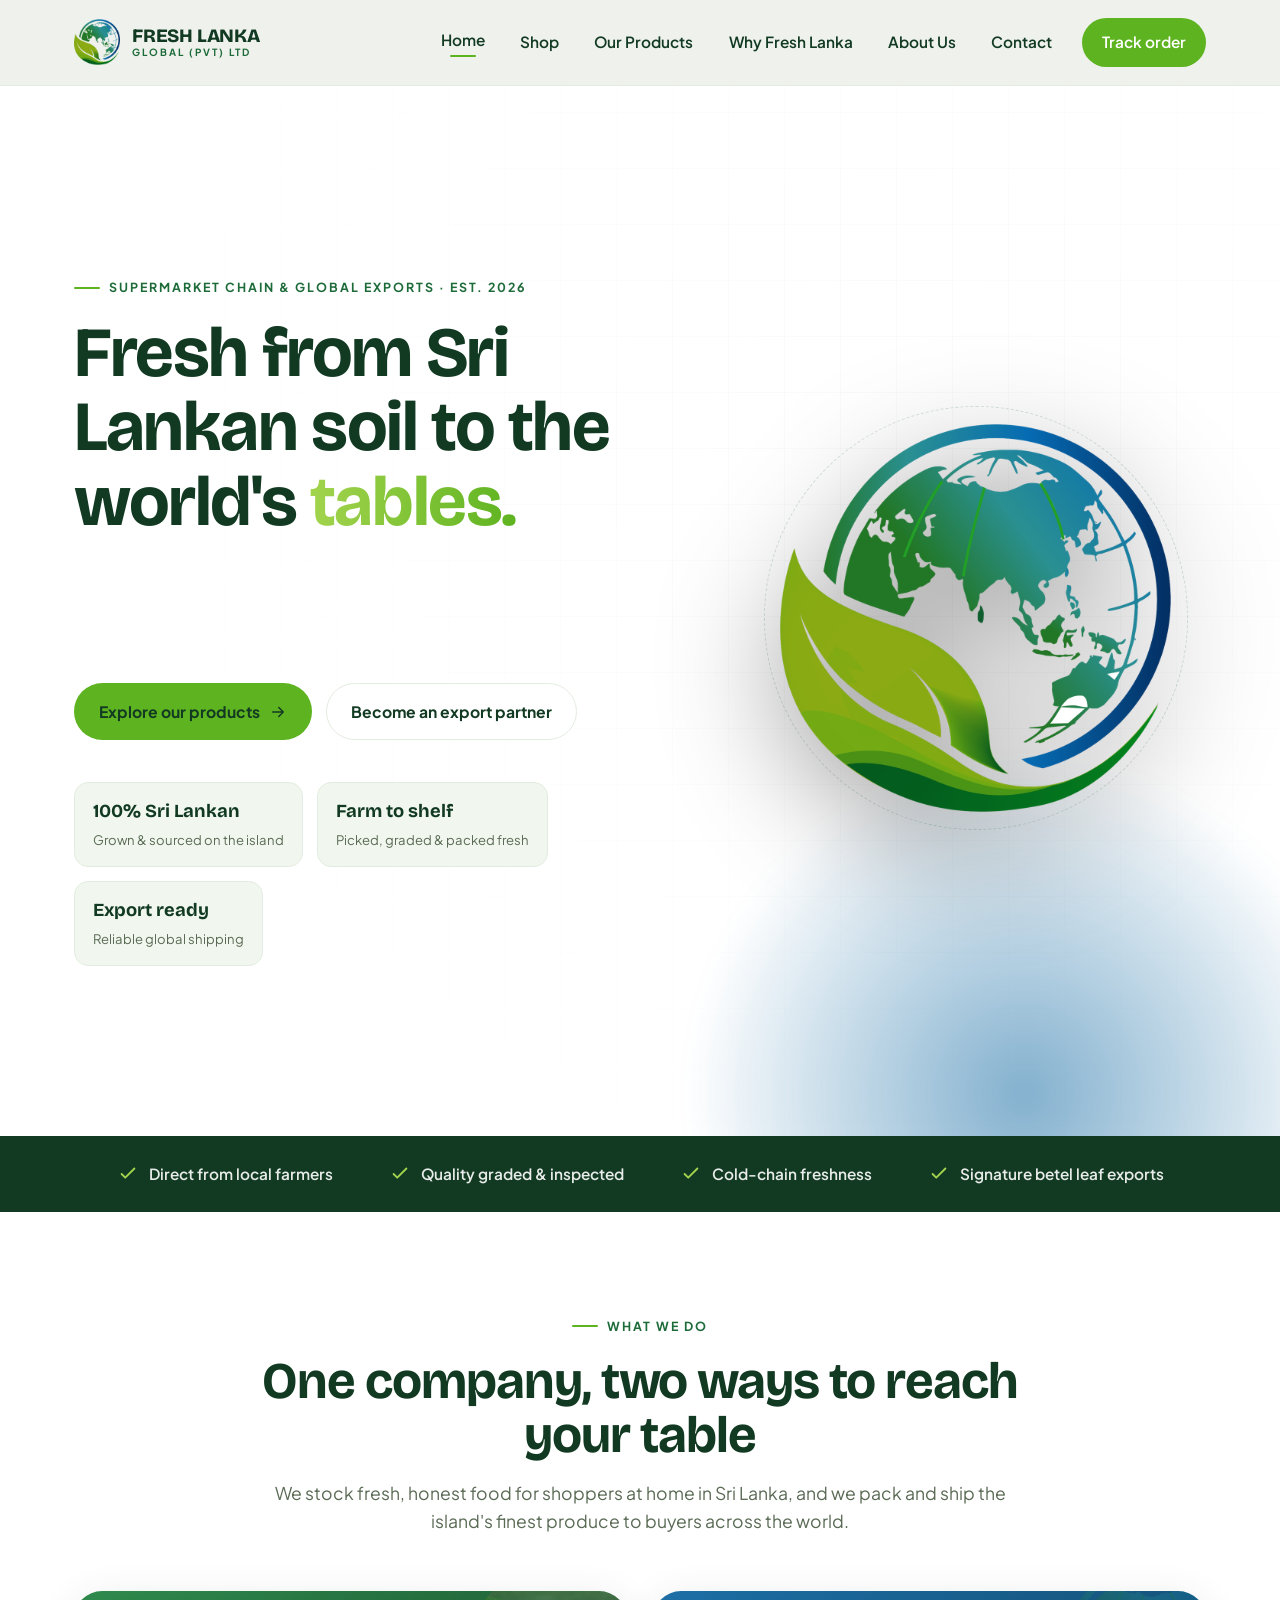
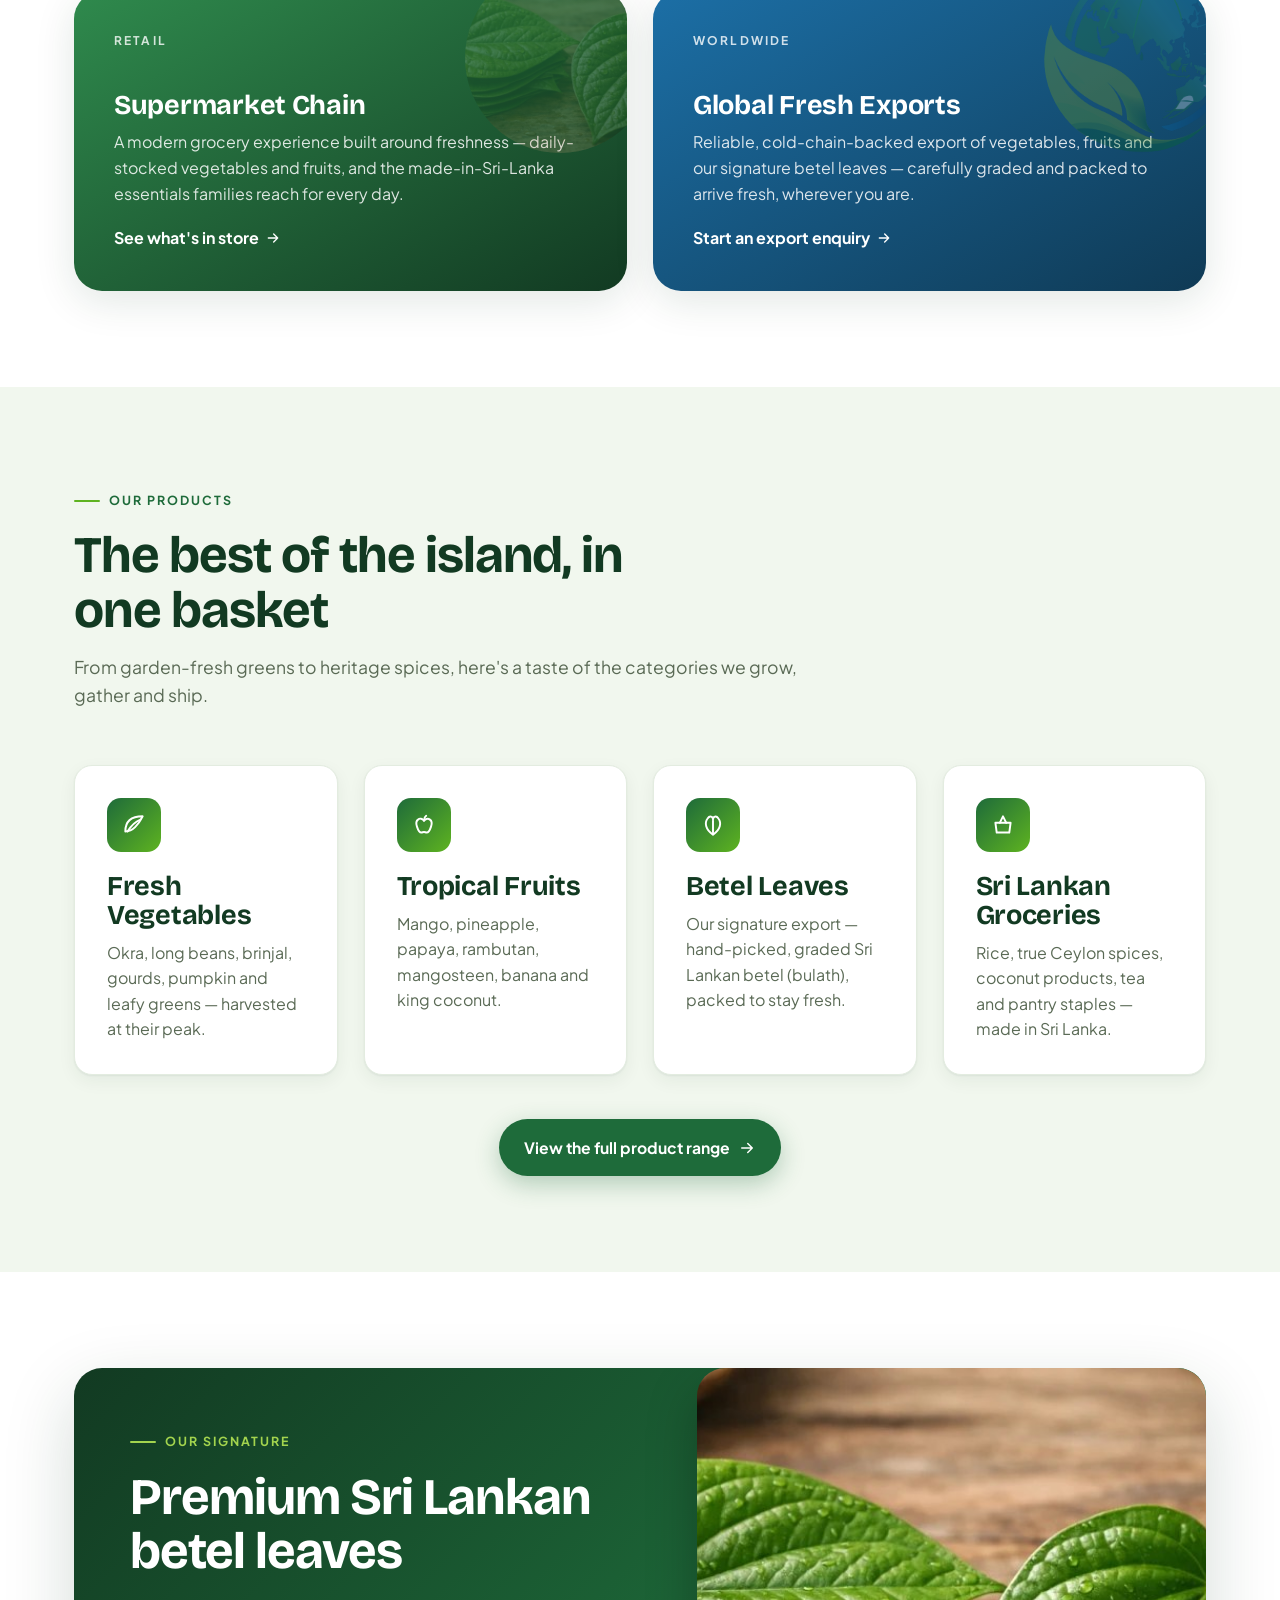
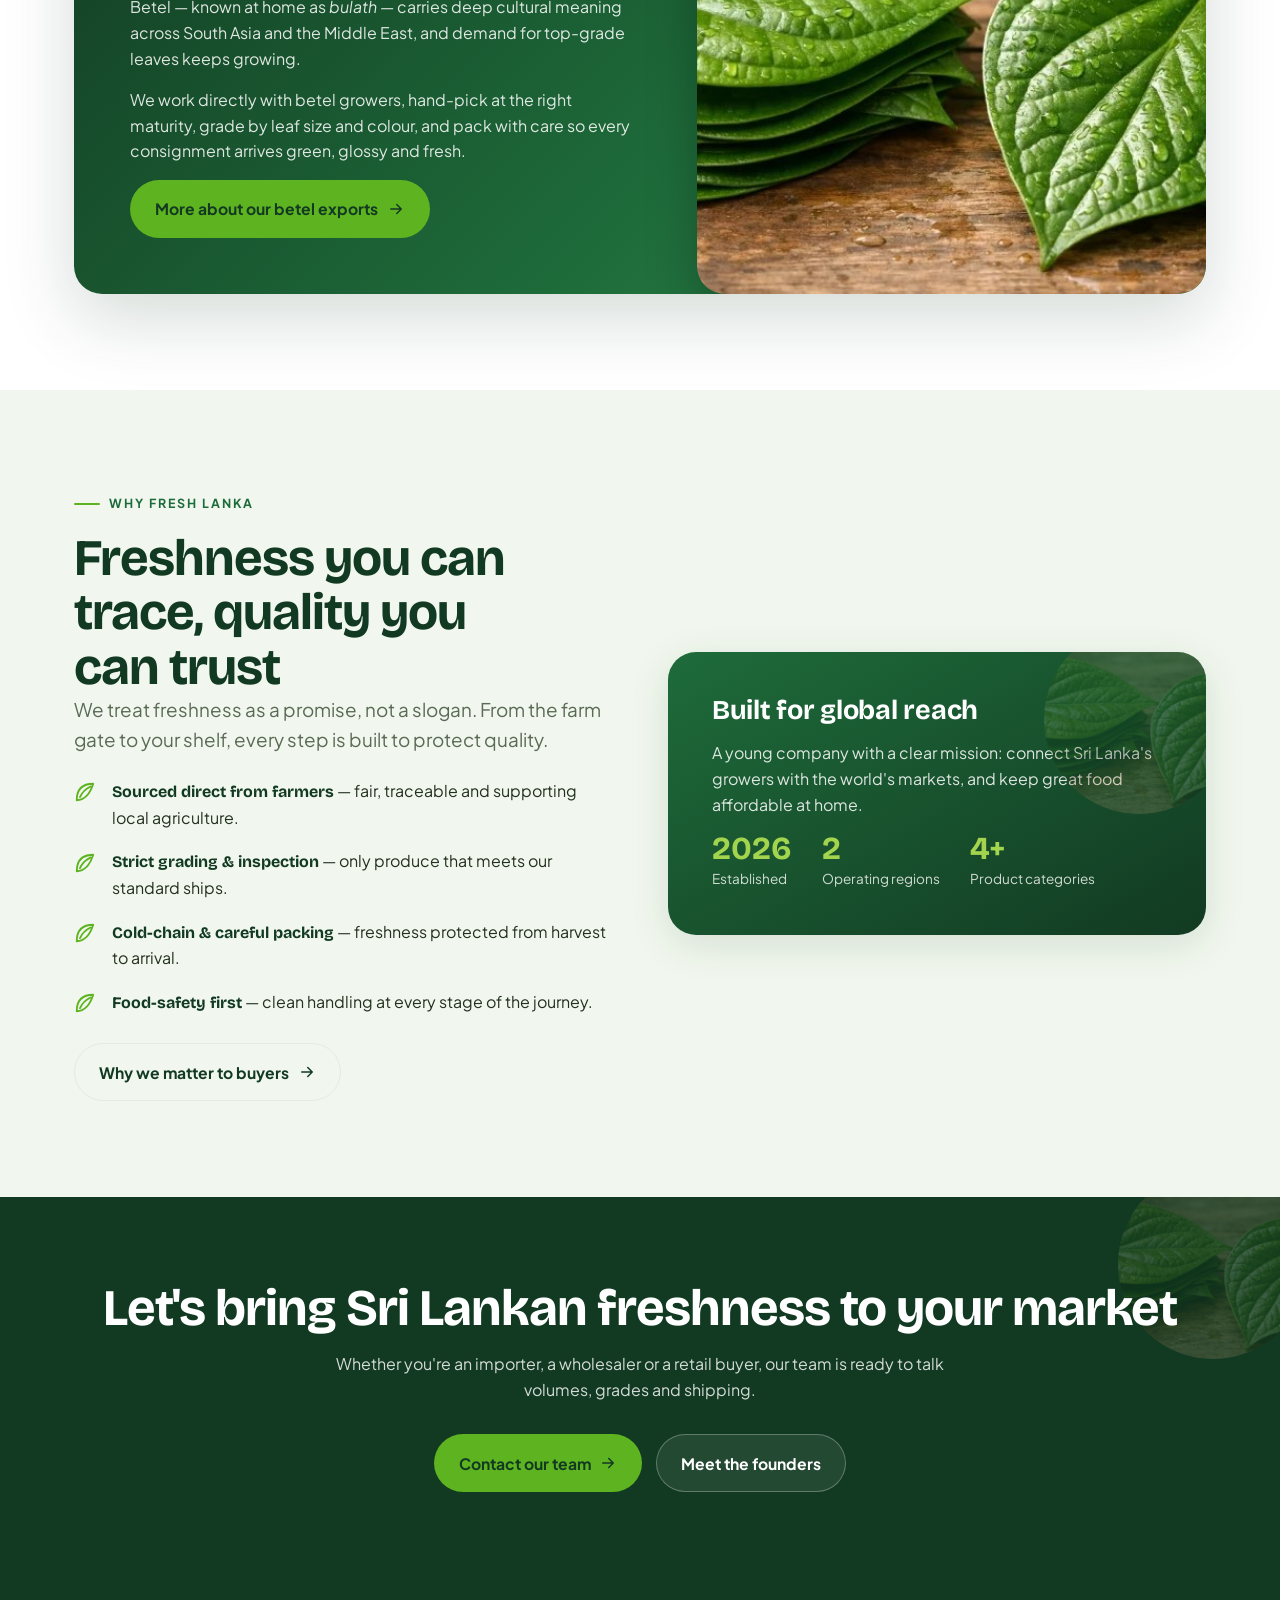
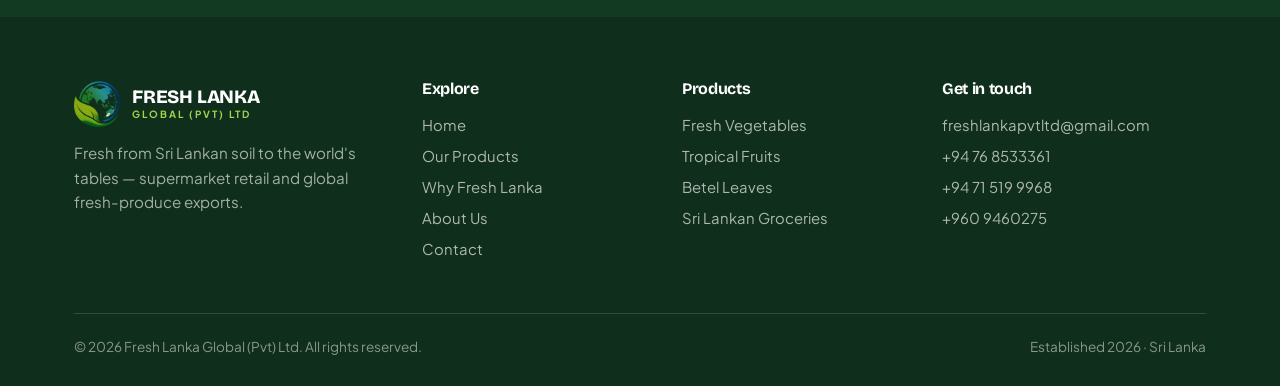
==== commit 827f0fa3: "Add files via upload" ====
--- a/index.html
+++ b/index.html
@@ -96,7 +96,7 @@
     </div>
     <div class="grid grid-2">
       <div class="pillar pillar--retail reveal">
-        <svg class="big-leaf" viewBox="0 0 120 120" fill="currentColor" aria-hidden="true"><path d="M60 112C18 82 8 50 23 29 34 14 53 17 60 33 67 17 86 14 97 29 112 50 102 82 60 112Z"/></svg>
+        <img class="pillar-photo" src="assets/betel.jpg" alt="" aria-hidden="true">
         <span class="tag">Retail</span>
         <h3>Supermarket Chain</h3>
         <p>A modern grocery experience built around freshness — daily-stocked vegetables and fruits, and the made-in-Sri-Lanka essentials families reach for every day.</p>
@@ -104,7 +104,7 @@
           <svg viewBox="0 0 24 24" fill="none" stroke="currentColor" stroke-width="2" stroke-linecap="round" stroke-linejoin="round"><path d="M5 12h14M13 6l6 6-6 6"/></svg></a>
       </div>
       <div class="pillar pillar--export reveal" data-d="1">
-        <svg class="big-leaf" viewBox="0 0 24 24" fill="none" stroke="currentColor" stroke-width="1.2" aria-hidden="true" style="width:200px"><circle cx="12" cy="12" r="9"/><path d="M3 12h18M12 3c2.5 2.7 2.5 15.3 0 18M12 3c-2.5 2.7-2.5 15.3 0 18"/></svg>
+        <img class="pillar-photo" src="assets/emblem.png" alt="" aria-hidden="true">
         <span class="tag">Worldwide</span>
         <h3>Global Fresh Exports</h3>
         <p>Reliable, cold-chain-backed export of vegetables, fruits and our signature betel leaves — carefully graded and packed to arrive fresh, wherever you are.</p>
@@ -165,7 +165,7 @@
           <svg viewBox="0 0 24 24" fill="none" stroke="currentColor" stroke-width="2" stroke-linecap="round" stroke-linejoin="round"><path d="M5 12h14M13 6l6 6-6 6"/></svg></a>
       </div>
       <div class="spotlight-art">
-        <svg viewBox="0 0 120 120" fill="currentColor" aria-hidden="true"><path d="M60 112C18 82 8 50 23 29 34 14 53 17 60 33 67 17 86 14 97 29 112 50 102 82 60 112Z"/><path d="M58 36h4v68h-4z" fill="rgba(18,58,34,.35)"/></svg>
+        <img src="assets/betel-hero.jpg" alt="Fresh premium Sri Lankan betel leaves">
       </div>
     </div>
   </div>
@@ -189,7 +189,7 @@
           <svg viewBox="0 0 24 24" fill="none" stroke="currentColor" stroke-width="2" stroke-linecap="round" stroke-linejoin="round"><path d="M5 12h14M13 6l6 6-6 6"/></svg></a>
       </div>
       <div class="panel reveal" data-d="1">
-        <svg class="big-leaf" viewBox="0 0 120 120" fill="currentColor" aria-hidden="true"><path d="M60 112C18 82 8 50 23 29 34 14 53 17 60 33 67 17 86 14 97 29 112 50 102 82 60 112Z"/></svg>
+        <img class="pillar-photo" src="assets/betel.jpg" alt="" aria-hidden="true">
         <h3>Built for global reach</h3>
         <p style="color:rgba(255,255,255,.85)">A young company with a clear mission: connect Sri Lanka's growers with the world's markets, and keep great food affordable at home.</p>
         <div class="stat-row">
@@ -204,7 +204,7 @@
 
 <!-- CTA -->
 <section class="cta-band">
-  <svg class="big-leaf" viewBox="0 0 120 120" fill="currentColor" aria-hidden="true"><path d="M60 112C18 82 8 50 23 29 34 14 53 17 60 33 67 17 86 14 97 29 112 50 102 82 60 112Z"/></svg>
+  <img class="pillar-photo" src="assets/betel.jpg" alt="" aria-hidden="true">
   <div class="container reveal">
     <h2>Let's bring Sri Lankan freshness to your&nbsp;market</h2>
     <p>Whether you're an importer, a wholesaler or a retail buyer, our team is ready to talk volumes, grades and shipping.</p>
--- a/styles.css
+++ b/styles.css
@@ -135,16 +135,30 @@
 .nav a.active::after{content:"";display:block;height:2px;width:60%;background:var(--leaf);border-radius:2px;margin:2px auto 0}
 .nav .btn{margin-left:8px;padding:.7rem 1.2rem}
 
-/* header states: transparent over hero, solid after scroll */
-.site-header.on-light{background:rgba(255,255,255,.85);backdrop-filter:blur(12px);box-shadow:0 1px 0 var(--line)}
-.site-header.scrolled{background:rgba(255,255,255,.92);backdrop-filter:blur(12px);box-shadow:0 4px 24px rgba(18,58,34,.08);padding:10px 0}
+/* header: ALWAYS the same light bar (never transparent, never inverts) */
+.site-header,
+.site-header.on-light,
+.site-header.over-dark,
+.site-header.scrolled{
+  background:#eef1ec;
+  backdrop-filter:none;
+  box-shadow:0 1px 0 var(--line);
+}
+.site-header.scrolled{box-shadow:0 4px 24px rgba(18,58,34,.08);padding:10px 0}
 .site-header.scrolled .brand img{width:40px;height:40px}
-/* when transparent over a dark hero */
-.site-header.over-dark:not(.scrolled) .brand-text b,
-.site-header.over-dark:not(.scrolled) .nav a{color:#fff}
-.site-header.over-dark:not(.scrolled) .brand-text span{color:var(--leaf-2)}
-.site-header.over-dark:not(.scrolled) .nav a:hover{background:rgba(255,255,255,.14)}
-.site-header.over-dark:not(.scrolled) .nav-toggle span{background:#fff}
+/* text stays dark in every state */
+.site-header .brand-text b,
+.site-header.over-dark:not(.scrolled) .brand-text b{color:var(--forest)}
+.site-header .brand-text span,
+.site-header.over-dark:not(.scrolled) .brand-text span{color:var(--green)}
+.site-header .nav a,
+.site-header.over-dark:not(.scrolled) .nav a{color:var(--forest)}
+.site-header .nav a:hover,
+.site-header.over-dark:not(.scrolled) .nav a:hover{background:rgba(30,107,58,.1)}
+.site-header .nav a.btn,
+.site-header.over-dark:not(.scrolled) .nav a.btn{color:#fff}
+.site-header .nav-toggle span,
+.site-header.over-dark:not(.scrolled) .nav-toggle span{background:var(--forest)}
 
 .nav-toggle{display:none;background:none;border:0;width:44px;height:44px;cursor:pointer;
   flex-direction:column;gap:5px;align-items:center;justify-content:center}
@@ -543,3 +557,50 @@
 .betel-banner h2{color:#fff;font-size:clamp(1.6rem,3.4vw,2.4rem);margin-bottom:.5rem}
 .betel-banner p{color:rgba(255,255,255,.9);margin-bottom:1.1rem}
 @media(max-width:760px){.betel-banner .bb-in{padding:28px;background:linear-gradient(180deg,rgba(18,58,34,.85),rgba(18,58,34,.75))}}
+
+
+/* ================= HERO ON WHITE (readable dark text) ================= */
+.hero{
+  background:#fff !important;
+  color:var(--ink) !important;
+  min-height:auto;
+  padding:150px 0 90px;
+}
+.hero .hero-grid{opacity:.5;background-image:
+  linear-gradient(rgba(30,107,58,.06) 1px,transparent 1px),
+  linear-gradient(90deg,rgba(30,107,58,.06) 1px,transparent 1px)!important;
+  background-size:56px 56px}
+.hero h1{color:var(--forest)}
+.hero h1 em{color:var(--leaf);font-style:normal}
+.hero .eyebrow{color:var(--green)}
+.hero .eyebrow::before{background:var(--leaf)}
+.hero .sub{color:var(--muted)}
+.hero .hero-stats .stat{
+  background:var(--paper-2);border:1px solid var(--line);
+}
+.hero .hero-stats .stat b{color:var(--forest)}
+.hero .hero-stats .stat span{color:var(--muted)}
+.hero .btn--on-dark{
+  background:#fff;color:var(--forest);border:1.5px solid var(--line);
+}
+.hero .btn--on-dark:hover{border-color:var(--leaf);color:var(--green);background:#fff}
+.hero-emblem .ring{border-color:rgba(30,107,58,.18)!important}
+
+/* ---------- real photos replacing decorative shapes ---------- */
+.spotlight-art{display:flex;align-items:center;justify-content:center;padding:0}
+.spotlight-art img{
+  width:100%;height:100%;min-height:280px;object-fit:cover;
+  border-radius:var(--radius-lg);
+  box-shadow:0 22px 50px rgba(0,0,0,.28);
+}
+.pillar{position:relative;overflow:hidden}
+.pillar-photo{
+  position:absolute;right:-28px;top:-28px;width:190px;height:190px;
+  object-fit:cover;border-radius:50%;
+  opacity:.20;pointer-events:none;
+}
+.pillar--export .pillar-photo{opacity:.28;object-fit:contain}
+@media(max-width:760px){
+  .pillar-photo{width:130px;height:130px;right:-18px;top:-18px}
+  .spotlight-art img{min-height:200px}
+}
